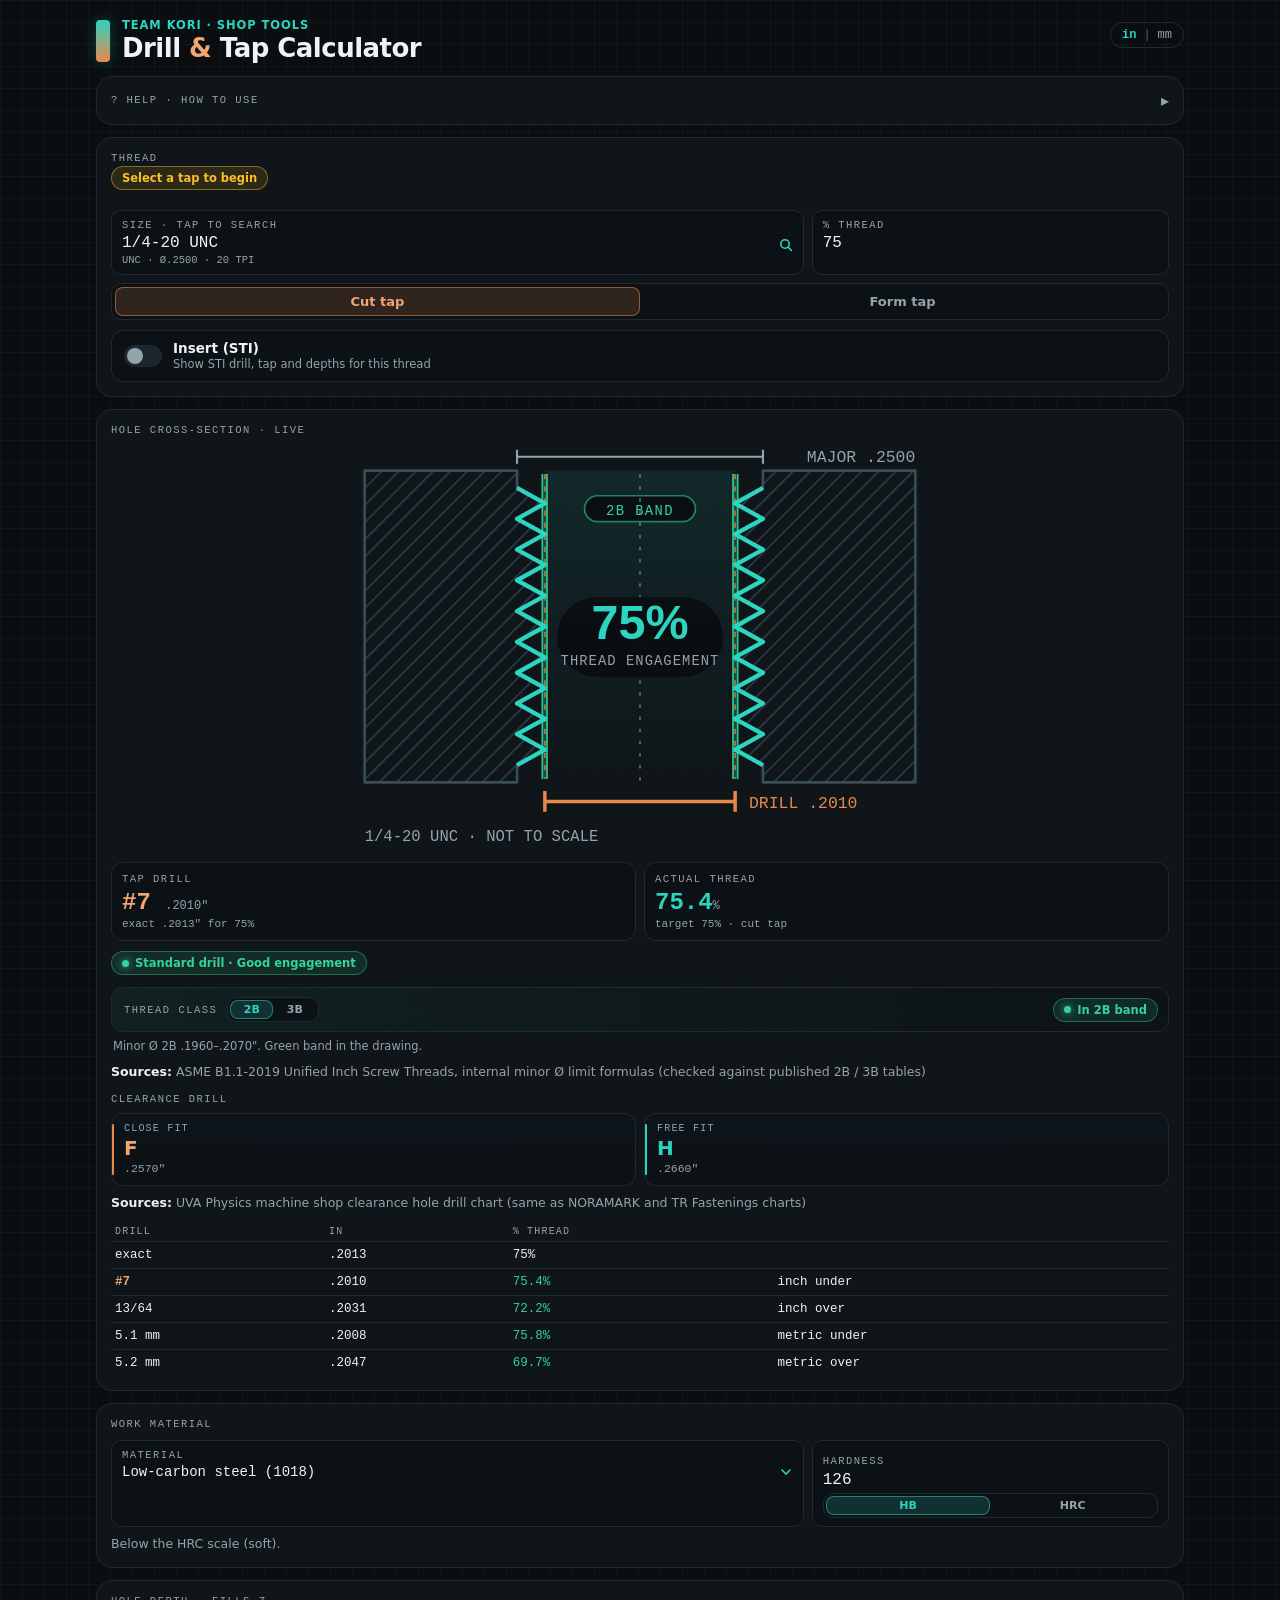
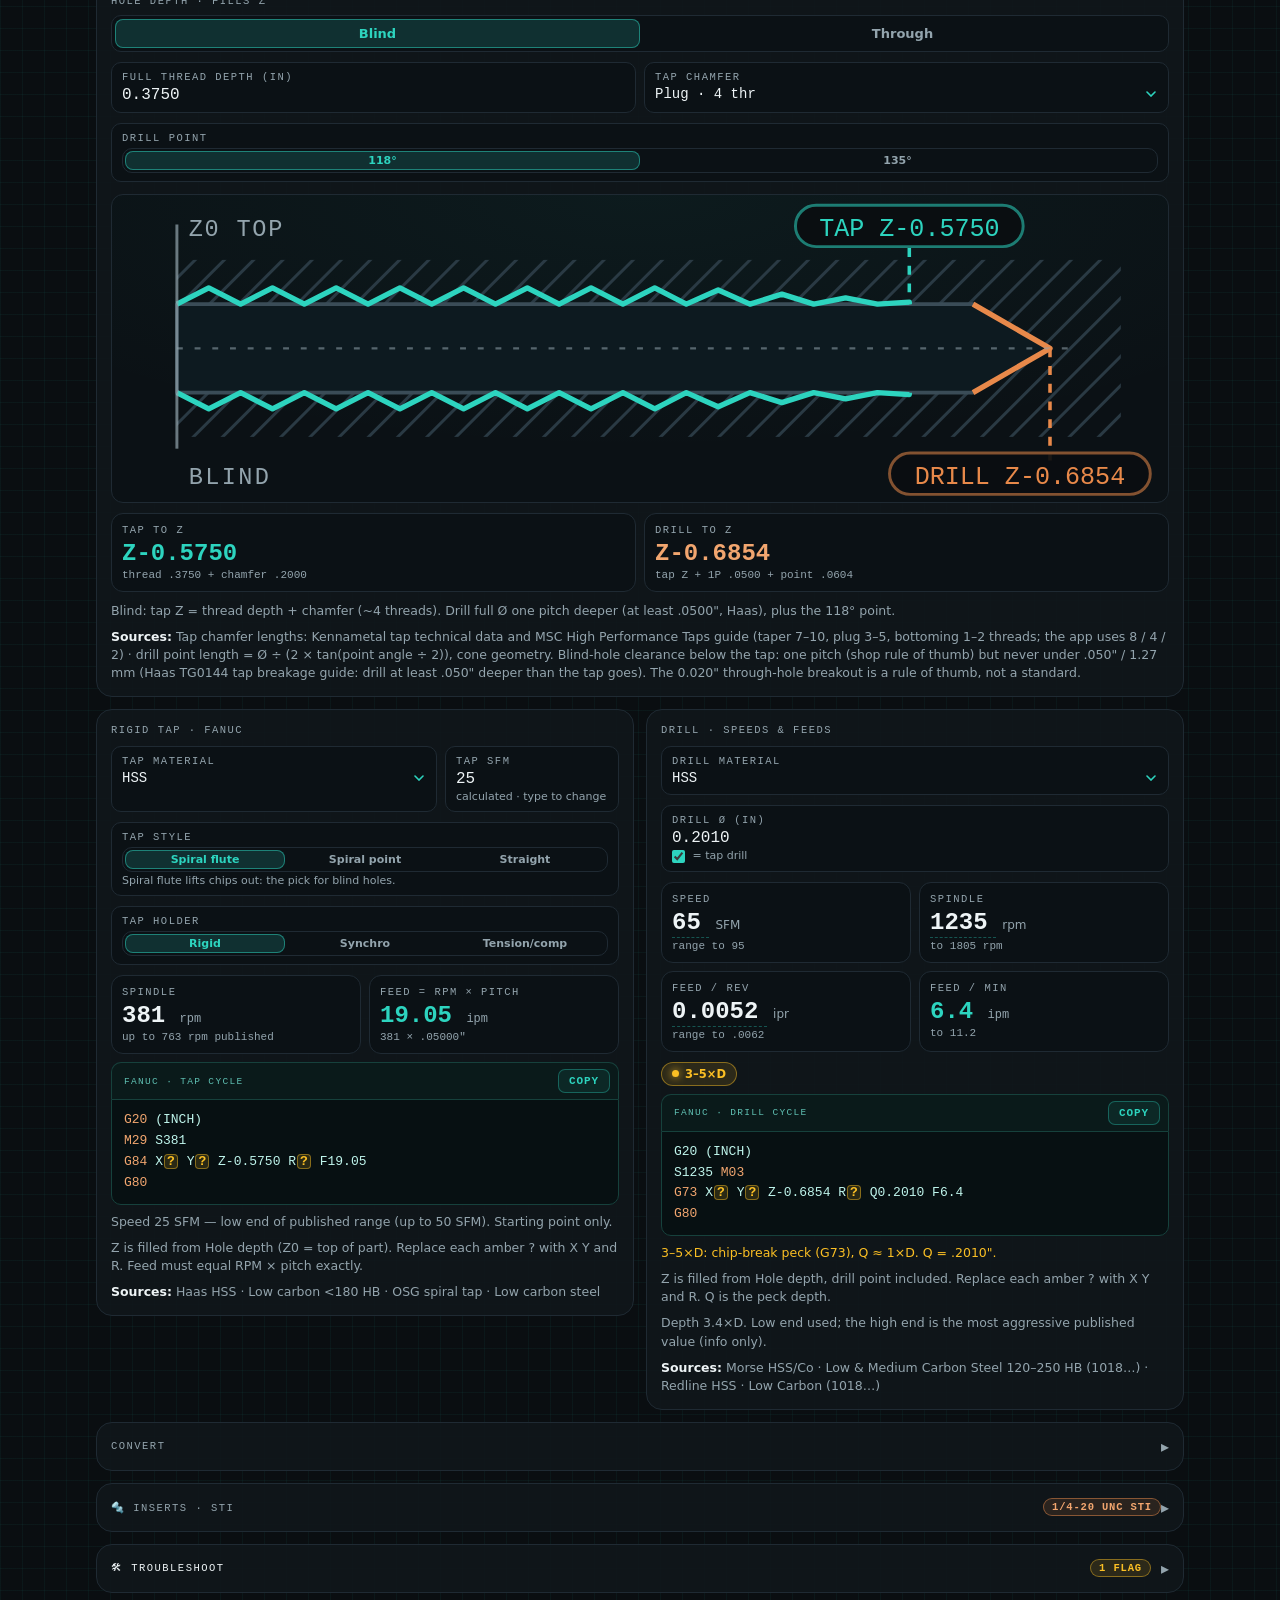
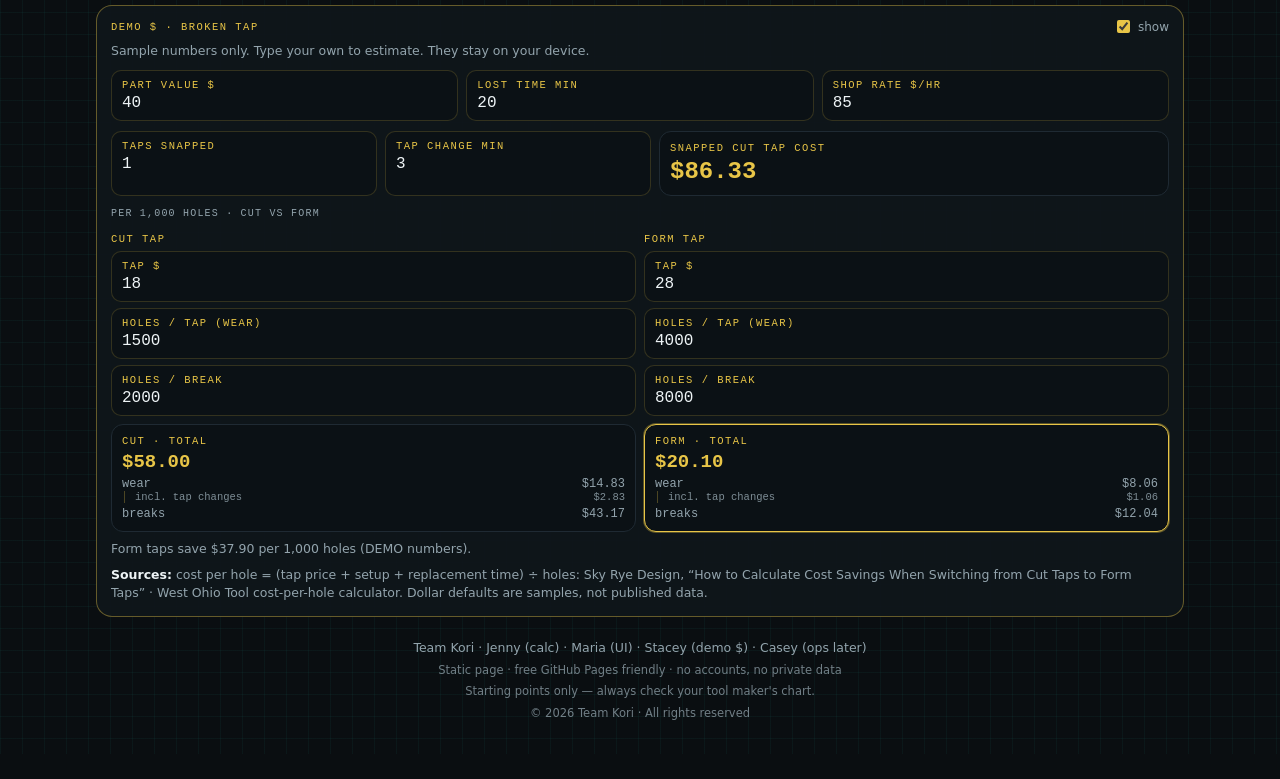
==== index.html @ 1d345707 "Point link preview tags at koriware.github.io after account rename" ====
<!DOCTYPE html>
<html lang="en">
<head>
  <meta charset="UTF-8" />
  <meta name="viewport" content="width=device-width, initial-scale=1, viewport-fit=cover" />
  <meta name="description" content="Team Kori shop tool — tap drill sizes, % thread, rigid tap feed and drill speeds & feeds. Starting points only." />
  <meta name="theme-color" content="#0a0e11" />
  <meta name="apple-mobile-web-app-capable" content="yes" />
  <meta name="apple-mobile-web-app-status-bar-style" content="black-translucent" />
  <meta name="apple-mobile-web-app-title" content="Drill &amp; Tap" />
  <title>Drill &amp; Tap · Team Kori</title>
  <meta property="og:type" content="website" />
  <meta property="og:site_name" content="Team Kori" />
  <meta property="og:title" content="Drill &amp; Tap Calculator" />
  <meta property="og:description" content="Free tap drill + % thread for 195 sizes, speeds &amp; feeds, Fanuc rigid tap + drill code, Troubleshoot and STI inserts. Every number sourced. Works offline." />
  <meta property="og:url" content="https://koriware.github.io/team-kori-drill-tap/" />
  <meta property="og:image" content="https://koriware.github.io/team-kori-drill-tap/og-image.png" />
  <meta property="og:image:width" content="1200" />
  <meta property="og:image:height" content="630" />
  <meta property="og:image:alt" content="Drill &amp; Tap Calculator by Team Kori: tap drill, class checks, speeds and feeds, Fanuc code, Troubleshoot and STI inserts" />
  <meta name="twitter:card" content="summary_large_image" />
  <meta name="twitter:title" content="Drill &amp; Tap Calculator" />
  <meta name="twitter:description" content="Free tap drill + % thread for 195 sizes, speeds &amp; feeds, Fanuc rigid tap + drill code, Troubleshoot and STI inserts. Every number sourced. Works offline." />
  <meta name="twitter:image" content="https://koriware.github.io/team-kori-drill-tap/og-image.png" />
  <link rel="manifest" href="manifest.webmanifest?v=tc3" />
  <link rel="icon" type="image/svg+xml" href="icon.svg?v=tc3" />
  <link rel="apple-touch-icon" sizes="180x180" href="apple-touch-icon.png?v=tc3" />
  <link rel="icon" type="image/png" sizes="192x192" href="icon-192.png?v=tc3" />
  <link rel="stylesheet" href="styles.css?v=tc3" />
</head>
<body>
<a class="skip-link" href="#main">Skip to calculator</a>
<div class="wrap">
  <header>
    <div class="brand">
      <span class="brand-mark" aria-hidden="true"></span>
      <div>
        <p class="brand-kicker">Team Kori · Shop Tools</p>
        <h1>Drill <span>&amp;</span> Tap Calculator</h1>
      </div>
    </div>
    <div class="units" role="group" aria-label="Length units">
      <button type="button" id="u-in" class="on" aria-pressed="true">in</button><span class="sep">|</span><button type="button" id="u-mm" aria-pressed="false">mm</button>
    </div>
  </header>

  <main id="main">
    <!-- HELP -->
    <section class="panel help">
      <details class="acc">
        <summary><span class="lbl">? Help · how to use</span></summary>
        <p><b>1. Pick a thread.</b> Tap the size and start typing — <code>1/4-20</code>, <code>m6</code>, <code>1/2 npt</code> or a diameter like <code>.375</code> all work. Tap the <b>☆</b> on any size to make it a favorite (or press <code>*</code> on a highlighted row). Favorites, recent picks and the most-used sizes are pinned at the top; every UNC, UNF, UNEF, ISO metric, NPT, NPS, BSPT and BSPP size is below, grouped by series.</p>
        <p><b>2. Cut or form tap.</b> A cut tap cuts the thread out. A form tap pushes the metal into shape (no chips), so it needs a <b>bigger</b> drill. Default % thread: 75% cut, 65% form. You can type 50–100%.</p>
        <p><b>3. Read the drill.</b> You get the exact drill size, the nearest standard drills just under and just over (fraction / number / letter and metric), and the real % thread each one gives.</p>
        <ul>
          <li><b>Green</b> = good. <b>Amber</b> = check it (shallow thread, or a pipe thread that uses a table drill). <b>Red</b> = high torque, the tap may snap.</li>
          <li>More than ~75% thread barely adds strength but adds a lot of tap torque.</li>
          <li><b>Thread class.</b> Pick 2B or 3B (inch) — metric is 6H. The green band in the drawing is the allowed minor Ø; the chip says if your drill lands in it, under it (tight) or over it. Form taps don't cut the minor, so check those with a gauge.</li>
          <li><b>Clearance drill</b> for the bolt in the mating part: close fit and free fit (inch chart, ISO 273 metric).</li>
          <li><b>Pipe threads</b> (NPT, NPS, BSPT, BSPP) don't use the % formula. The app shows the published table drill. Tapered threads: check depth with an L1 plug gauge. NPS lists the NPSM drill first and the NPSC (coupling) drill under it.</li>
        </ul>
        <p><b>4. Speeds &amp; feeds.</b> Set the work material and its hardness once (HB or HRC). Leave hardness blank and the app uses a typical value for that material. If the material is too soft for the HRC scale, switch to HB.</p>
        <p><b>5. Make the numbers yours.</b> Tap SFM and the drill's Speed, Spindle and Feed/rev boxes show the calculated values. Type over any of them (a dashed underline means you can edit it). Drill speed and spindle are linked through the drill Ø, so changing one updates the other. Tap <b>use calculated</b> to go back. Going above the published range shows a heads-up in the notes.</p>
        <p><b>6. Hole depth.</b> Pick Blind or Through, type the full thread depth (or part thickness), the tap chamfer and the drill point (118° or 135°). The app works out <b>Tap to Z</b> (thread + chamfer threads) and <b>Drill to Z</b> (on blind holes, one pitch of clearance but never less than .050" / 1.27 mm, the Haas minimum, plus the point; on through holes, a small breakout plus the point) and fills them into both code boxes.</p>
        <p><b>7. G-code.</b> The tap box gives a Fanuc rigid-tap block (M29 + G84). The drill box picks the cycle from the hole depth: G81 (no peck), G73 (chip-break peck) or G83 (full-retract peck), with the peck depth Q. Z comes from Hole depth (Z0 = top of the part). Each amber <b>?</b> is yours to fill in: X Y (hole position) and R (retract plane), plus Z if no depth is set. Never run a block that still has a ? in it. <b>Copy</b> above each box copies the whole block.</p>
        <p><b>8. Tap style &amp; holder.</b> Under Rigid tap, pick the tap you're running: <b>spiral flute</b> (lifts chips out, the pick for blind holes), <b>spiral point</b> (pushes chips ahead, through holes only) or <b>straight flute</b> (short-chipping work like cast iron, shallow holes). Form taps make no chips, so style doesn't apply. <b>Holder</b>: rigid, synchro (minimal compensation) or tension/compression. With M29 rigid tapping, a floating tension/compression holder can pull the tap and cut oversize. Both choices are saved on this device and feed Troubleshoot.</p>
        <p><b>9. Troubleshoot.</b> Pick what went wrong (tap broke, thread oversize or tight, drill wanders, chips packing, drill burns, bad finish, Fanuc rigid tap). Each card is a sourced cause and fix. Cards that match your current settings light up amber (<b>YOUR SETTINGS</b>) or red (<b>HIGH RISK</b> for the worst ones) and show your number; green <b>CHECKED</b> cards are ones your settings already pass. Tap a source to open it.</p>
        <p><b>10. Inserts (STI).</b> Turn on <b>Insert (STI)</b> under the thread to repair a stripped hole or put a stronger thread in soft metal. <b>Jump to Inserts</b> takes you straight to the section. It gives the STI drill, the STI tap, a % thread check, insert lengths from 1×D to 3×D with hole depth and Tap Z for each, a Fanuc STI tap block and the install steps. When the Heli-Coil, Recoil and Emuge charts disagree on a size, buttons let you pick which chart to follow. Anything your chart doesn't publish comes from Heli-Coil and is tagged in copper. The section only shows for sizes the charts cover, and not for pipe threads. <b>Repair or scrap?</b> (DEMO $) compares the cost to repair with an insert against a new part, using sample numbers you can type over.</p>
        <p><b>Every speed and feed is a conservative starting point</b> from published maker charts (Morse, Redline, Tru-Edge, Haas, OSG, Gühring, Emuge). Harvey Tool is listed as a second source where its miniature carbide drill chart agrees. Harder material lowers the numbers or blocks them. Always check your own tool maker's chart and listen to the cut.</p>
        <p><b>in | mm</b> in the header flips every length, feed and the G-code (G20 / G21).</p>
        <p><b>DEMO $</b> (gold, bottom): sample numbers only. Wear cost includes the time to swap a worn tap (Tap change min). Method: cost per hole = (tap price + change time) ÷ holes per tap, plus breakage. Dollar defaults are samples, not published data. Type your own to estimate. They stay on your device.</p>
        <p><b>On a PC</b> the tap and drill panels sit side by side. <b>On a phone</b>, add it to your Home Screen and it works offline after the first visit.</p>
      </details>
    </section>

    <!-- THREAD -->
    <section class="panel" aria-labelledby="thread-lbl">
      <div class="lbl" id="thread-lbl">Thread</div>
      <div class="chip amber example-tag" id="example-tag" role="note">Select a tap to begin</div>
      <div class="row">
        <div class="field tp-field" style="flex:2">
          <div class="lbl" id="thread-size-lbl">Size · tap to search</div>
          <button type="button" id="thread-btn" class="tp-btn" aria-haspopup="dialog" aria-controls="tp" aria-labelledby="thread-size-lbl thread-btn-txt"><span id="thread-btn-txt">—</span><span class="tp-meta" id="thread-btn-meta"></span><span class="ins-chip" id="ins-chip" hidden>INSERT · STI</span></button>
          <select id="thread" hidden tabindex="-1" aria-hidden="true"></select>
        </div>
        <label class="field" id="pct-field"><div class="lbl">% Thread</div><input id="pct" type="number" inputmode="decimal" min="50" max="100" step="1" value="75" /></label>
      </div>
      <div class="seg" role="group" aria-label="Tap type">
        <button type="button" id="tt-cut" class="on cu" aria-pressed="true">Cut tap</button>
        <button type="button" id="tt-form" aria-pressed="false">Form tap</button>
      </div>
      <!-- INSERT / STI (Maria UI; sizes + checks: Jenny) -->
      <label class="ins-sw" id="ins-sw"><input type="checkbox" id="ins-on" role="switch" /><span class="trk" aria-hidden="true"><i></i></span><span class="ins-t"><b>Insert (STI)</b><small id="ins-note">Show STI drill, tap and depths for this thread</small></span></label>
      <button type="button" class="ins-jump" id="ins-jump" hidden>Jump to Inserts <span aria-hidden="true">↓</span></button>
    </section>

    <!-- HOLE / TAP DRILL -->
    <section class="panel hero" aria-labelledby="xs-lbl">
      <div class="lbl" id="xs-lbl">Hole cross-section · live</div>
      <svg id="xsec" viewBox="0 0 358 240" width="358" height="240" preserveAspectRatio="xMidYMid meet" role="img" aria-label="Hole cross-section"></svg>
      <div class="readouts">
        <div class="ro c"><div class="lbl">Tap drill</div><div class="v" id="r-drill">—</div><div class="s" id="r-drill-s"></div></div>
        <div class="ro t"><div class="lbl" id="r-pct-lbl">Actual thread</div><div class="v" id="r-pct">—</div><div class="s" id="r-pct-s"></div></div>
      </div>
      <div class="chip" id="r-chip"><i></i><span>—</span></div>
      <div class="clsrow" id="cls-row">
        <div class="lbl">Thread class</div>
        <div class="seg sm" id="cls-seg" role="group" aria-label="Thread class"></div>
        <div class="chip" id="cls-chip"><i></i><span>—</span></div>
      </div>
      <div class="info" id="cls-info"></div>
      <div id="cls-src"></div>
      <div class="clrrow" id="clr-row">
        <div class="lbl">Clearance drill</div>
        <span class="pill" id="clr-close">—</span><span class="pill" id="clr-free">—</span>
      </div>
      <div id="clr-src"></div>
      <div id="r-info"></div>
      <table class="opts" id="r-opts" aria-label="Nearest standard drills"></table>
    </section>

    <!-- WORK MATERIAL (shared) -->
    <section class="panel" aria-labelledby="mat-lbl">
      <div class="lbl" id="mat-lbl">Work material</div>
      <div class="row">
        <label class="field" style="flex:2"><div class="lbl">Material</div><select id="mat"></select></label>
        <div class="field">
          <label class="lbl" for="hard">Hardness</label>
          <input id="hard" type="number" inputmode="decimal" step="1" />
          <div class="seg sm" role="group" aria-label="Hardness scale">
            <button type="button" id="h-hb" class="on" aria-pressed="true">HB</button><button type="button" id="h-hrc" aria-pressed="false">HRC</button>
          </div>
        </div>
      </div>
      <div class="info" id="hard-note"></div>
    </section>

    <!-- HOLE DEPTH (shared by tap + drill G-code) -->
    <section class="panel" aria-labelledby="hd-lbl">
      <div class="lbl" id="hd-lbl">Hole depth · fills Z</div>
      <div class="seg" role="group" aria-label="Hole type">
        <button type="button" id="hole-blind" class="on" aria-pressed="true">Blind</button>
        <button type="button" id="hole-thru" aria-pressed="false">Through</button>
      </div>
      <div class="row">
        <label class="field"><div class="lbl" id="d-depth-lbl">Full thread depth (in)</div><input id="d-depth" type="number" inputmode="decimal" min="0" step="any" /></label>
        <label class="field"><div class="lbl">Tap chamfer</div><select id="t-chamf">
          <option value="bottoming">Bottoming · 2 thr</option>
          <option value="plug" selected>Plug · 4 thr</option>
          <option value="taper">Taper · 8 thr</option>
        </select></label>
      </div>
      <div class="row">
        <div class="field">
          <div class="lbl">Drill point</div>
          <div class="seg sm" role="group" aria-label="Drill point angle">
            <button type="button" id="pt-118" class="on" aria-pressed="true">118°</button><button type="button" id="pt-135" aria-pressed="false">135°</button>
          </div>
        </div>
      </div>
      <svg class="zstack" id="zstack" viewBox="0 0 358 104" role="img" aria-label="Side view of the hole: thread, tap chamfer, clearance and drill point, with Tap Z and Drill Z marked"></svg>
      <div class="readouts">
        <div class="ro t"><div class="lbl">Tap to Z</div><div class="v" id="z-tap">—</div><div class="s" id="z-tap-s"></div></div>
        <div class="ro c"><div class="lbl">Drill to Z</div><div class="v" id="z-drill">—</div><div class="s" id="z-drill-s"></div></div>
      </div>
      <div id="z-info"></div>
    </section>

    <div class="duo">
    <!-- RIGID TAP -->
    <section class="panel" aria-labelledby="tap-lbl">
      <div class="lbl" id="tap-lbl">Rigid tap · Fanuc</div>
      <div class="row">
        <label class="field" style="flex:2"><div class="lbl">Tap material</div><select id="tapmat"></select></label>
        <label class="field"><div class="lbl" id="tap-ov-lbl">Tap SFM</div><input id="tap-ov" type="number" inputmode="decimal" min="0" step="any" placeholder="—" aria-describedby="tap-ov-hint" /><div class="hint" id="tap-ov-hint">calculated · type to change</div></label>
      </div>
      <div class="row">
        <div class="field">
          <div class="lbl" id="tsty-lbl">Tap style</div>
          <div class="seg sm" id="tsty-seg" role="group" aria-labelledby="tsty-lbl">
            <button type="button" data-tsty="spiralFlute" class="on" aria-pressed="true">Spiral flute</button><button type="button" data-tsty="spiralPoint" aria-pressed="false">Spiral point</button><button type="button" data-tsty="straight" aria-pressed="false">Straight</button>
          </div>
          <div class="hint" id="tsty-hint"></div>
        </div>
      </div>
      <div class="row">
        <div class="field">
          <div class="lbl" id="hold-lbl">Tap holder</div>
          <div class="seg sm" id="hold-seg" role="group" aria-labelledby="hold-lbl">
            <button type="button" data-hold="rigid" class="on" aria-pressed="true">Rigid</button><button type="button" data-hold="synchro" aria-pressed="false">Synchro</button><button type="button" data-hold="tensionComp" aria-pressed="false">Tension/comp</button>
          </div>
        </div>
      </div>
      <div class="readouts">
        <div class="ro"><div class="lbl">Spindle</div><div class="v" id="t-rpm">—</div><div class="s" id="t-rpm-s"></div></div>
        <div class="ro t"><div class="lbl">Feed = RPM × pitch</div><div class="v" id="t-feed">—</div><div class="s" id="t-feed-s"></div></div>
      </div>
      <div class="codewrap"><div class="codebar"><span class="lbl">Fanuc · tap cycle</span><button type="button" class="copybtn" data-copy="t-code" aria-label="Copy tap code">Copy</button></div><div class="code" id="t-code">—</div></div>
      <div id="t-info"></div>
    </section>

    <!-- DRILL -->
    <section class="panel" aria-labelledby="drl-lbl">
      <div class="lbl" id="drl-lbl">Drill · speeds &amp; feeds</div>
      <div class="row">
        <label class="field" style="flex:2"><div class="lbl">Drill material</div><select id="drillmat"></select></label>
      </div>
      <div class="row">
        <label class="field"><div class="lbl" id="d-dia-lbl">Drill Ø (in)</div><input id="d-dia" type="number" inputmode="decimal" min="0" step="any" /><div class="hint"><input type="checkbox" id="d-link" checked /> = tap drill</div></label>
      </div>
      <div class="readouts">
        <label class="ro ed"><div class="lbl" id="d-sfm-lbl">Speed</div><div class="vin"><input id="d-sfm" type="number" inputmode="decimal" min="0" step="any" placeholder="—" /><small id="d-sfm-u">SFM</small></div><div class="s" id="d-sfm-s"></div></label>
        <label class="ro ed"><div class="lbl">Spindle</div><div class="vin"><input id="d-rpm" type="number" inputmode="numeric" min="0" step="1" placeholder="—" /><small>rpm</small></div><div class="s" id="d-rpm-s"></div></label>
        <label class="ro ed"><div class="lbl" id="d-ipr-lbl">Feed / rev</div><div class="vin"><input id="d-ipr" type="number" inputmode="decimal" min="0" step="any" placeholder="—" /><small id="d-ipr-u">ipr</small></div><div class="s" id="d-ipr-s"></div></label>
        <div class="ro t"><div class="lbl" id="d-ipm-lbl">Feed / min</div><div class="v" id="d-ipm">—</div><div class="s" id="d-ipm-s"></div></div>
      </div>
      <div class="chip" id="d-chip"><i></i><span>—</span></div>
      <div class="codewrap"><div class="codebar"><span class="lbl">Fanuc · drill cycle</span><button type="button" class="copybtn" data-copy="d-code" aria-label="Copy drill code">Copy</button></div><div class="code" id="d-code">—</div></div>
      <div id="d-info"></div>
    </section>

    </div>

    <!-- CONVERT -->
    <section class="panel conv">
      <details class="acc">
        <summary><span class="lbl">Convert</span></summary>
        <div class="sub" id="cv1-lbl">SFM ↔ RPM</div>
        <div class="row">
          <label class="field"><div class="lbl" id="cv-d-lbl">Ø in</div><input id="cv-d" type="number" inputmode="decimal" step="any" value="0.5" /></label>
          <label class="field"><div class="lbl" id="cv-sfm-lbl">SFM</div><input id="cv-sfm" type="number" inputmode="decimal" step="any" value="100" /></label>
          <label class="field"><div class="lbl">RPM</div><input id="cv-rpm" type="number" inputmode="decimal" step="any" /></label>
        </div>
        <div class="sub" id="cv2-lbl">IPR ↔ IPM</div>
        <div class="row">
          <label class="field"><div class="lbl">RPM</div><input id="cv-rpm2" type="number" inputmode="decimal" step="any" value="1000" /></label>
          <label class="field"><div class="lbl" id="cv-ipr-lbl">IPR</div><input id="cv-ipr" type="number" inputmode="decimal" step="any" value="0.005" /></label>
          <label class="field"><div class="lbl" id="cv-ipm-lbl">IPM</div><input id="cv-ipm" type="number" inputmode="decimal" step="any" /></label>
        </div>
        <div class="sub">in ↔ mm</div>
        <div class="row">
          <label class="field"><div class="lbl">in</div><input id="cv-in" type="number" inputmode="decimal" step="any" value="0.25" /></label>
          <span class="eq">=</span>
          <label class="field"><div class="lbl">mm</div><input id="cv-mm" type="number" inputmode="decimal" step="any" /></label>
        </div>
      </details>
    </section>

    <!-- INSERTS · STI (Maria UI; sizes, math, sources: Jenny; repair $: Stacey) -->
    <section class="panel ins" aria-labelledby="ins-lbl">
      <details class="acc" id="ins-acc">
        <summary><span class="lbl" id="ins-lbl">🔩 Inserts · STI</span><span class="ins-badge" id="ins-badge">—</span></summary>
        <div class="ts-sub">Drill, tap and depths for a helical coil insert in the thread you picked. Use it to repair a stripped thread or to put a stronger thread in soft metal.</div>
        <div class="ts-sample" id="ins-sample">Sample frame · STI sizes and sources are on the way</div>
        <div class="ins-chartrow" id="ins-chartrow" hidden>
          <div class="lbl">Insert chart · the charts disagree on this size, pick yours</div>
          <div class="seg sm ins-chart" id="ins-chart" role="group" aria-label="Insert chart"></div>
        </div>
        <p class="ins-fillnote" id="ins-fillnote" hidden></p>
        <div class="readouts">
          <div class="ro c"><div class="lbl">STI drill</div><div class="v" id="ins-drill">—</div><div class="s" id="ins-drill-s"></div></div>
          <div class="ro t"><div class="lbl">STI tap</div><div class="v" id="ins-tap">—</div><div class="s" id="ins-tap-s"></div></div>
        </div>
        <div class="chip" id="ins-chk"><i></i><span>—</span></div>
        <div class="lbl" style="margin-top:12px">Insert length</div>
        <div class="seg sm ins-len" id="ins-len" role="group" aria-label="Insert length"></div>
        <svg class="zstack" id="ins-z" viewBox="0 0 358 104" role="img" aria-label="Insert side view"></svg>
        <div class="ins-tbl" id="ins-tbl"></div>
        <div class="codewrap"><div class="codebar"><span class="lbl">Fanuc · STI tap</span><button type="button" class="copybtn" data-copy="ins-code" aria-label="Copy STI tap code">Copy</button></div><div class="code" id="ins-code">—</div></div>
        <div class="lbl" style="margin-top:12px">Install</div>
        <ol class="ins-steps" id="ins-steps"></ol>
        <!-- Repair or scrap? (Stacey method, Maria UI) -->
        <div class="rep" id="rep">
          <div class="sub">Repair or scrap? · insert vs new part</div>
          <div class="row">
            <label class="field rep-min"><div class="lbl">Repair min</div><input id="r-min" type="number" inputmode="decimal" min="0" step="any" value="10" /></label>
            <label class="field"><div class="lbl">Insert $</div><input id="r-ins" type="number" inputmode="decimal" min="0" step="any" value="1.50" /></label>
          </div>
          <div class="row">
            <label class="field"><div class="lbl">STI tap $</div><input id="r-tap" type="number" inputmode="decimal" min="0" step="any" value="30" /></label>
            <label class="field"><div class="lbl">Holes / STI tap</div><input id="r-life" type="number" inputmode="numeric" min="1" step="1" value="500" /></label>
          </div>
          <div class="rep-out" id="rep-out" aria-live="polite"></div>
          <div class="info">Uses Part value and Shop rate from DEMO $ below. <b>Sources:</b> simple arithmetic, repair = insert + STI tap ÷ holes per tap + repair minutes × shop rate, compared with the part value. Dollar defaults are samples, not published prices.</div>
        </div>
        <div class="info src" id="ins-src"></div>
      </details>
    </section>

    <!-- TROUBLESHOOT (Maria UI; content + checks: Jenny) -->
    <section class="panel ts" aria-labelledby="ts-lbl">
      <details class="acc" id="ts-acc">
        <summary><span class="lbl" id="ts-lbl">🛠 Troubleshoot</span><span class="ts-badge" id="ts-badge">—</span></summary>
        <div class="ts-sub">Pick what went wrong. Fixes that match your current settings light up amber, or red when the risk is high.</div>
        <div class="ts-sample" id="ts-sample">Sample text · final fixes and sources are on the way</div>
        <div class="ts-sym" id="ts-sym" role="group" aria-label="Symptoms"></div>
        <div id="ts-body" aria-live="polite"></div>
      </details>
    </section>

    <!-- DEMO $ -->
    <section class="panel demo" aria-labelledby="demo-lbl">
      <div class="hd">
        <div class="lbl" id="demo-lbl">DEMO $ · broken tap</div>
        <label class="toggle"><input type="checkbox" id="demo-on" checked /> show</label>
      </div>
      <div id="demo-body">
        <div class="info">Sample numbers only. Type your own to estimate. They stay on your device.</div>
        <div class="row">
          <label class="field"><div class="lbl">Part value $</div><input id="c-part" type="number" inputmode="decimal" min="0" step="any" /></label>
          <label class="field"><div class="lbl">Lost time min</div><input id="c-min" type="number" inputmode="decimal" min="0" step="any" /></label>
          <label class="field"><div class="lbl">Shop rate $/hr</div><input id="c-rate" type="number" inputmode="decimal" min="0" step="any" /></label>
        </div>
        <div class="row">
          <label class="field"><div class="lbl">Taps snapped</div><input id="c-n" type="number" inputmode="numeric" min="0" step="1" /></label>
          <label class="field"><div class="lbl">Tap change min</div><input id="c-chg" type="number" inputmode="decimal" min="0" step="any" /></label>
          <div class="ro" style="flex:2"><div class="lbl" id="c-snap-lbl">Snapped tap cost</div><div class="v" id="c-snap" style="color:var(--gold)">—</div></div>
        </div>
        <div class="sub">Per 1,000 holes · cut vs form</div>
        <div class="cmp">
          <div>
            <div class="lbl" style="margin-top:6px">Cut tap</div>
            <label class="field" style="display:block;margin-top:6px"><div class="lbl">Tap $</div><input id="c-cut-cost" type="number" inputmode="decimal" min="0" step="any" /></label>
            <label class="field" style="display:block;margin-top:6px"><div class="lbl">Holes / tap (wear)</div><input id="c-cut-life" type="number" inputmode="numeric" min="1" step="1" /></label>
            <label class="field" style="display:block;margin-top:6px"><div class="lbl">Holes / break</div><input id="c-cut-brk" type="number" inputmode="numeric" min="1" step="1" /></label>
          </div>
          <div>
            <div class="lbl" style="margin-top:6px">Form tap</div>
            <label class="field" style="display:block;margin-top:6px"><div class="lbl">Tap $</div><input id="c-form-cost" type="number" inputmode="decimal" min="0" step="any" /></label>
            <label class="field" style="display:block;margin-top:6px"><div class="lbl">Holes / tap (wear)</div><input id="c-form-life" type="number" inputmode="numeric" min="1" step="1" /></label>
            <label class="field" style="display:block;margin-top:6px"><div class="lbl">Holes / break</div><input id="c-form-brk" type="number" inputmode="numeric" min="1" step="1" /></label>
          </div>
          <div class="ro" id="c-cut-out"><div class="lbl">Cut · total</div><div class="v" id="c-cut-tot">—</div><div class="line"><span>wear</span><span id="c-cut-wear">—</span></div><div class="line mut"><span>incl. tap changes</span><span id="c-cut-chg">—</span></div><div class="line"><span>breaks</span><span id="c-cut-breaks">—</span></div></div>
          <div class="ro" id="c-form-out"><div class="lbl">Form · total</div><div class="v" id="c-form-tot">—</div><div class="line"><span>wear</span><span id="c-form-wear">—</span></div><div class="line mut"><span>incl. tap changes</span><span id="c-form-chg">—</span></div><div class="line"><span>breaks</span><span id="c-form-breaks">—</span></div></div>
        </div>
        <div class="info" id="c-verdict"></div>
        <div class="info"><b>Sources:</b> cost per hole = (tap price + setup + replacement time) ÷ holes: Sky Rye Design, “How to Calculate Cost Savings When Switching from Cut Taps to Form Taps” · West Ohio Tool cost-per-hole calculator. Dollar defaults are samples, not published data.</div>
      </div>
    </section>
  </main>

  <footer class="site-footer">
    <p>Team Kori · Jenny (calc) · Maria (UI) · Stacey (demo $) · Casey (ops later)</p>
    <p class="fine">Static page · free GitHub Pages friendly · no accounts, no private data</p>
    <p class="fine">Starting points only — always check your tool maker's chart.</p>
    <p class="fine">© 2026 Team Kori · All rights reserved</p>
  </footer>
</div>
<!-- THREAD PICKER (type-to-search) -->
<div class="tp" id="tp" hidden>
  <div class="tp-scrim" data-close></div>
  <div class="tp-sheet" role="dialog" aria-modal="true" aria-labelledby="tp-title">
    <div class="tp-grab" aria-hidden="true"></div>
    <div class="tp-hd"><div class="lbl" id="tp-title">Thread size · <span id="tp-count">—</span></div><button type="button" class="tp-x" data-close aria-label="Close thread picker">✕</button></div>
    <div class="tp-search">
      <svg width="16" height="16" viewBox="0 0 16 16" aria-hidden="true"><circle cx="7" cy="7" r="5" fill="none" stroke="#2dd4bf" stroke-width="1.8"/><path d="M11 11l3.5 3.5" stroke="#2dd4bf" stroke-width="1.8" stroke-linecap="round"/></svg>
      <input id="tp-q" type="search" placeholder="1/4-20, M6, 1/2 NPT, .375…" autocomplete="off" autocorrect="off" autocapitalize="off" spellcheck="false" enterkeyhint="done" role="combobox" aria-expanded="true" aria-controls="tp-list" aria-autocomplete="list" />
    </div>
    <div class="tp-filt" id="tp-filt" role="group" aria-label="Filter by family"></div>
    <div class="tp-list" id="tp-list" role="listbox" aria-label="Thread sizes"></div>
  </div>
</div>
<script src="data.js?v=tc3"></script>
<script src="calc.js?v=tc3"></script>
<script src="app.js?v=tc3"></script>
<script src="troubledata.js?v=tc3"></script>
<script src="troubleshoot.js?v=tc3"></script>
<script src="insert.js?v=tc3"></script>
</body>
</html>
---- styles.css ----
/* Team Kori — Drill & Tap
 * Variables, layout and class names follow Maria's mock (team-kori-tap-drill-mock/mock.html)
 * so her finishing pass drops in: .wrap header .logo h1 .units .panel .lbl .seg .on .cu .row
 * .field .hero .readouts .ro(.t/.c) .chip .code .k .demo .cmp
 * Added here (scaffold only): .chip.amber/.red, .opts, .info, .conv, .help, form controls. */
:root{--bg:#0a0e11;--panel:#10161b;--line:#1f2a33;--text:#eef4f6;--dim:#93a4ad;--teal:#2dd4bf;--teal2:#14b8a6;
  --cu:#e8894a;--cu2:#f2a66f;--gold:#e8c547;--green:#34d399;--amber:#fbbf24;--red:#f87171;--hatch:#2a3a44;--wall:#3a4c57;
  --mono:'JetBrains Mono',ui-monospace,SFMono-Regular,Menlo,Consolas,monospace;
  --disp:'Space Grotesk',Inter,system-ui,sans-serif;--sans:Inter,system-ui,-apple-system,'Segoe UI',Roboto,sans-serif}
*{margin:0;padding:0;box-sizing:border-box}
html{-webkit-text-size-adjust:100%}
body{background:var(--bg);font-family:var(--sans);color:var(--text);min-height:100vh;
  background-image:linear-gradient(rgba(45,212,191,.05) 1px,transparent 1px),linear-gradient(90deg,rgba(45,212,191,.05) 1px,transparent 1px);background-size:22px 22px}
.wrap{padding:18px 16px calc(28px + env(safe-area-inset-bottom));max-width:560px;margin:0 auto}
.skip-link{position:absolute;left:-999px}.skip-link:focus{left:8px;top:8px;background:var(--panel);padding:6px 10px;z-index:9}
header{display:flex;align-items:center;gap:10px}
.logo{width:34px;height:34px;border-radius:9px;background:linear-gradient(135deg,#0f3d39,#123);border:1.5px solid var(--teal);display:grid;place-items:center;flex:none}
h1{font-family:var(--disp);font-size:21px;font-weight:700;letter-spacing:-.01em}
h1 span{color:var(--teal)}
.units{margin-left:auto;font-family:var(--mono);font-size:12px;border:1px solid var(--line);border-radius:999px;padding:2px 4px;color:var(--dim);display:flex;align-items:center}
.units button{background:none;border:0;color:var(--dim);font:inherit;padding:3px 7px;cursor:pointer;border-radius:999px}
.units button.on{color:var(--teal);font-weight:700}
.units .sep{opacity:.6}
.panel{background:rgba(16,22,27,.92);border:1px solid var(--line);border-radius:16px;padding:14px;margin-top:12px}
.lbl{font-family:var(--mono);font-size:10.5px;letter-spacing:.14em;color:var(--dim);text-transform:uppercase}
.seg{display:flex;background:#0b1115;border:1px solid var(--line);border-radius:10px;padding:3px;margin-top:8px}
.seg button{flex:1;text-align:center;font:600 13px var(--sans);padding:7px 0;border-radius:8px;color:var(--dim);background:none;border:0;cursor:pointer}
.seg .on{background:rgba(45,212,191,.16);color:var(--teal);box-shadow:inset 0 0 0 1px rgba(45,212,191,.5)}
.seg .on.cu{background:rgba(232,137,74,.16);color:var(--cu2);box-shadow:inset 0 0 0 1px rgba(232,137,74,.55)}
.seg.sm{margin-top:4px;padding:2px}.seg.sm button{font-size:11px;padding:3px 0}
.row{display:flex;gap:8px;margin-top:10px}
.field{flex:1;min-width:0;background:#0b1115;border:1px solid var(--line);border-radius:10px;padding:8px 10px}
.field .v,.field input,.field select{font-family:var(--mono);font-size:16px;margin-top:3px;color:var(--text);background:none;border:0;width:100%;outline:none}
.field select{font-size:14px;appearance:none;-webkit-appearance:none;cursor:pointer}
.field select option,.field select optgroup{background:var(--panel);color:var(--text)}
.field:focus-within{border-color:rgba(45,212,191,.6)}
.field .hint{font-size:11px;color:var(--dim);margin-top:2px}
.hero{position:relative}
.hero svg{display:block;width:100%;height:auto;margin-top:6px}
.readouts{display:grid;grid-template-columns:1fr 1fr;gap:8px;margin-top:10px}
.ro{background:#0b1115;border:1px solid var(--line);border-radius:12px;padding:10px;min-width:0}
.ro .v{font-family:var(--mono);font-size:24px;font-weight:600;margin-top:4px;font-variant-numeric:tabular-nums;overflow-wrap:anywhere}
.ro .v small{font-size:12px;color:var(--dim);font-weight:400}
.ro .s{font-family:var(--mono);font-size:11px;color:var(--dim);margin-top:2px}
.ro.t .v{color:var(--teal)} .ro.c .v{color:var(--cu2)}
.chip{display:inline-flex;align-items:center;gap:6px;font-size:11.5px;font-weight:600;padding:4px 10px;border-radius:999px;margin-top:10px;background:rgba(52,211,153,.12);color:var(--green);border:1px solid rgba(52,211,153,.4)}
.chip i{width:7px;height:7px;border-radius:50%;background:currentColor;box-shadow:0 0 8px currentColor;flex:none}
.chip.amber{background:rgba(251,191,36,.12);color:var(--amber);border-color:rgba(251,191,36,.45)}
.chip.red{background:rgba(248,113,113,.12);color:var(--red);border-color:rgba(248,113,113,.45)}
.code{font-family:var(--mono);font-size:13px;background:#071012;border:1px solid #16413c;border-radius:10px;padding:10px 12px;margin-top:8px;color:#bff5ec;line-height:1.6;white-space:pre-wrap}
.code .k{color:var(--cu2)}
.info{font-size:12.5px;color:var(--dim);margin-top:8px;line-height:1.45}
.info b{color:var(--text)}
.info.warn{color:var(--amber)}.info.bad{color:var(--red)}
.opts{width:100%;border-collapse:collapse;margin-top:10px;font-family:var(--mono);font-size:12.5px}
.opts th{font-family:var(--mono);font-size:10px;letter-spacing:.12em;color:var(--dim);text-transform:uppercase;text-align:left;font-weight:400;padding:4px 4px}
.opts td{padding:6px 4px;border-top:1px solid var(--line)}
.opts td.g{color:var(--green)}.opts td.a{color:var(--amber)}.opts td.r{color:var(--red)}
.opts tr.rec td:first-child{color:var(--cu2);font-weight:700}
details.acc>summary{list-style:none;cursor:pointer;display:flex;align-items:center;justify-content:space-between}
details.acc>summary::-webkit-details-marker{display:none}
details.acc>summary::after{content:"▸";color:var(--dim);transition:transform .15s}
details.acc[open]>summary::after{transform:rotate(90deg)}
.help p,.help li{font-size:13px;line-height:1.5;color:#cfdade;margin-top:8px}
.help ul{padding-left:18px}
.help b{color:var(--text)}
.conv .row{align-items:end}
.conv .eq{font-family:var(--mono);color:var(--dim);align-self:center}
.demo{border-color:rgba(232,197,71,.4)}
.demo .lbl{color:var(--gold)}
.demo .field{border-color:rgba(232,197,71,.18)}
.cmp{display:grid;grid-template-columns:1fr 1fr;gap:8px;margin-top:8px}
.cmp .ro .v{font-size:19px;color:var(--gold)}
.cmp .ro.win{border-color:var(--gold);box-shadow:0 0 0 1px rgba(232,197,71,.35)}
.cmp .ro .line{display:flex;justify-content:space-between;font-family:var(--mono);font-size:12px;color:var(--dim);margin-top:4px}
.toggle{display:flex;align-items:center;gap:8px;font-size:12px;color:var(--dim);cursor:pointer}
.toggle input{accent-color:var(--gold)}
.hd{display:flex;align-items:center;justify-content:space-between;gap:8px}
.sub{font-family:var(--mono);font-size:10px;letter-spacing:.12em;color:var(--dim);text-transform:uppercase;margin-top:12px}
footer{font-size:11px;color:var(--dim);text-align:center;margin-top:18px;line-height:1.5}
[hidden]{display:none!important}
.field .hint input{width:auto;margin:0 4px 0 0;vertical-align:middle;accent-color:var(--teal)}

/* ---------- Maria finishing pass (mf1) ---------- */
/* selects: chevron + ellipsis instead of clipped text */
.field select{padding-right:18px;text-overflow:ellipsis;white-space:nowrap;overflow:hidden;
  background:url("data:image/svg+xml,%3Csvg xmlns='http://www.w3.org/2000/svg' width='10' height='6'%3E%3Cpath d='M1 1l4 4 4-4' fill='none' stroke='%232dd4bf' stroke-width='1.6' stroke-linecap='round'/%3E%3C/svg%3E") no-repeat right 2px center}
.help code{font-family:var(--mono);font-size:12px;color:var(--teal);background:#0b1115;border:1px solid var(--line);border-radius:5px;padding:0 4px}
.hero svg#xsec{max-width:100%;aspect-ratio:358/240}
button:focus-visible,input:focus-visible,select:focus-visible{outline:2px solid var(--teal);outline-offset:2px}

/* thread picker button */
.tp-field{cursor:pointer}
.tp-btn{display:block;width:100%;text-align:left;background:none;border:0;color:var(--text);cursor:pointer;padding:0;margin-top:3px;
  font:500 16px var(--mono);position:relative;padding-right:20px;-webkit-tap-highlight-color:transparent}
.tp-btn::after{content:"";position:absolute;right:0;top:4px;width:14px;height:14px;
  background:url("data:image/svg+xml,%3Csvg xmlns='http://www.w3.org/2000/svg' width='14' height='14'%3E%3Ccircle cx='6' cy='6' r='4.2' fill='none' stroke='%232dd4bf' stroke-width='1.6'/%3E%3Cpath d='M9.2 9.2l3.3 3.3' stroke='%232dd4bf' stroke-width='1.6' stroke-linecap='round'/%3E%3C/svg%3E") no-repeat center}
.tp-btn #thread-btn-txt{display:block;white-space:nowrap;overflow:hidden;text-overflow:ellipsis}
.tp-meta{display:block;font:400 10.5px var(--mono);color:var(--dim);margin-top:2px;white-space:nowrap;overflow:hidden;text-overflow:ellipsis}
.tp-meta .cu,.tag.cu{color:var(--cu2)}

/* picker sheet */
html.tp-open,html.tp-open body{overflow:hidden}
.tp{position:fixed;inset:0;z-index:50}
.tp-scrim{position:absolute;inset:0;background:rgba(3,6,8,.66);-webkit-backdrop-filter:blur(3px);backdrop-filter:blur(3px);opacity:0;transition:opacity .18s}
.tp-sheet{position:absolute;left:0;right:0;bottom:0;margin:0 auto;max-width:560px;height:min(82vh,680px);height:min(82dvh,680px);
  display:flex;flex-direction:column;background:#0d1317;border:1px solid var(--line);border-bottom:0;border-radius:20px 20px 0 0;
  box-shadow:0 -12px 40px rgba(0,0,0,.55),0 0 0 1px rgba(45,212,191,.08) inset;padding:8px 14px calc(10px + env(safe-area-inset-bottom));
  transform:translateY(100%);transition:transform .2s cubic-bezier(.2,.8,.2,1)}
.tp.in .tp-scrim{opacity:1}.tp.in .tp-sheet{transform:none}
.tp-grab{width:38px;height:4px;border-radius:4px;background:#2a3a44;margin:2px auto 8px}
.tp-hd{display:flex;align-items:center;justify-content:space-between}
.tp-hd #tp-count{color:var(--teal)}
.tp-x{background:#0b1115;border:1px solid var(--line);color:var(--dim);width:30px;height:30px;border-radius:9px;font-size:13px;cursor:pointer}
.tp-search{display:flex;align-items:center;gap:8px;margin-top:10px;background:#071012;border:1px solid rgba(45,212,191,.45);border-radius:12px;padding:10px 12px;
  box-shadow:0 0 0 3px rgba(45,212,191,.08)}
.tp-search input{flex:1;min-width:0;background:none;border:0;outline:none;color:var(--text);font:16px var(--mono)} /* 16px = no iOS zoom */
.tp-search input::placeholder{color:#55666f}
.tp-search input::-webkit-search-cancel-button{filter:hue-rotate(140deg)}
.tp-filt{display:flex;gap:6px;margin-top:10px}
.tp-filt button{flex:1;font:600 12px var(--sans);padding:6px 0;border-radius:999px;border:1px solid var(--line);background:#0b1115;color:var(--dim);cursor:pointer}
.tp-filt button.on{color:var(--teal);border-color:rgba(45,212,191,.55);background:rgba(45,212,191,.12)}
.tp-list{flex:1;overflow-y:auto;-webkit-overflow-scrolling:touch;overscroll-behavior:contain;margin:10px -14px 0;padding:0 14px 8px;position:relative}
.tp-g{position:sticky;top:0;z-index:1;display:flex;justify-content:space-between;font:10px var(--mono);letter-spacing:.14em;text-transform:uppercase;color:var(--cu2);
  background:#0d1317;padding:10px 2px 6px;border-bottom:1px solid var(--line)}
.tp-g span{color:#55666f}
.tp-opt{display:flex;align-items:center;gap:8px;padding:11px 10px;margin:2px 0;border-radius:10px;cursor:pointer;border:1px solid transparent;-webkit-tap-highlight-color:transparent}
.tp-opt:hover,.tp-opt.act{background:rgba(45,212,191,.08);border-color:rgba(45,212,191,.25)}
.tp-opt.cur{background:rgba(232,137,74,.10);border-color:rgba(232,137,74,.45)}
.tp-opt.cur .tp-l::before{content:"● ";color:var(--cu2);font-size:9px;vertical-align:2px}
.tp-l{font:500 15px var(--mono);color:var(--text);white-space:nowrap}
.tp-l mark{background:none;color:var(--teal);text-decoration:underline;text-decoration-color:rgba(45,212,191,.5);text-underline-offset:3px}
.tp-m{margin-left:auto;font:11px var(--mono);color:var(--dim);white-space:nowrap}
.tag{font:700 8.5px var(--mono);letter-spacing:.1em;font-style:normal;color:var(--dim);border:1px solid currentColor;border-radius:5px;padding:1px 4px;opacity:.9}
.tp-none{padding:28px 8px;text-align:center;color:var(--dim);font-size:13px;line-height:1.7}
.tp-none b{color:var(--teal);font-family:var(--mono);font-weight:500}
@media (min-width:700px){.tp-sheet{bottom:auto;top:8vh;border-radius:20px;border-bottom:1px solid var(--line);height:min(76vh,680px)}}
@media (prefers-reduced-motion:reduce){.tp-sheet,.tp-scrim{transition:none}}
.logo{background:none;border:0;overflow:hidden}.logo img{display:block;width:34px;height:34px}
/* header + footer flow matched to Chip Thinning (mf2) */
header{align-items:center}
.brand{display:flex;gap:12px;align-items:center;min-width:0}
.brand-mark{width:14px;height:42px;border-radius:4px;background:linear-gradient(180deg,var(--teal),var(--cu));flex:none;box-shadow:0 0 14px rgba(45,212,191,.25)}
.brand-kicker{font:700 11.5px var(--sans);letter-spacing:.08em;text-transform:uppercase;color:var(--teal)}
header h1{margin-top:2px;font-size:clamp(20px,5.4vw,26px);font-weight:800;letter-spacing:-.02em;line-height:1.15}
header h1 span{color:var(--cu2)}
.units{align-self:flex-start;margin-top:4px}
.site-footer{font-size:12.5px;color:var(--dim);text-align:center;margin-top:22px;line-height:1.5}
.site-footer p{margin:4px 0}
.site-footer .fine{opacity:.75;font-size:11.5px}

/* Example tag on first load */
.example-tag{margin:2px 0 10px}
.example-tag[hidden]{display:none}

#tp:focus{outline:none}
.linkbtn{background:none;border:0;padding:0;font:inherit;color:var(--teal);text-decoration:underline;cursor:pointer}
.codewrap{margin-top:8px}
.codebar{display:flex;align-items:center;justify-content:space-between;gap:8px;background:#0a1a1a;border:1px solid #16413c;border-bottom:0;border-radius:10px 10px 0 0;padding:6px 8px 6px 12px}
.codebar .lbl{font-size:9.5px;color:#5fbfb2}
.codewrap .code{margin-top:0;border-radius:0 0 10px 10px}
.copybtn{font:600 11px var(--mono);letter-spacing:.08em;text-transform:uppercase;color:var(--teal);background:rgba(45,212,191,.08);border:1px solid rgba(45,212,191,.35);border-radius:7px;padding:5px 10px;cursor:pointer;flex:none}
.copybtn:active{transform:scale(.97)}
.copybtn.ok{color:var(--cu2);border-color:rgba(232,155,107,.5);background:rgba(232,155,107,.08)}
/* keep each G-code block on one line; scroll sideways instead of wrapping */
.codewrap .code{white-space:pre;overflow-x:auto;-webkit-overflow-scrolling:touch}
@media (max-width:400px){.codewrap .code{font-size:12px;padding:10px}}
/* editable drill readouts */
.ro.ed{display:block;cursor:text}
.ro.ed:focus-within{border-color:rgba(45,212,191,.6)}
.ro .vin{display:flex;align-items:baseline;gap:6px;margin-top:4px;min-width:0}
.ro .vin input{flex:0 1 auto;min-width:2ch;max-width:100%;font:600 24px var(--mono);font-variant-numeric:tabular-nums;color:var(--text);background:none;border:0;border-bottom:1px dashed rgba(45,212,191,.35);border-radius:0;padding:0 0 1px;outline:none;-moz-appearance:textfield;appearance:textfield}
.ro .vin input::-webkit-inner-spin-button,.ro .vin input::-webkit-outer-spin-button{-webkit-appearance:none;margin:0}
.ro .vin input:focus{border-bottom-color:var(--teal)}
.ro .vin input:disabled{border-bottom-color:transparent;color:var(--dim)}
.ro .vin small{font-size:12px;color:var(--dim);flex:none}
/* wide screens (PC): tap + drill side by side */
@media (min-width:1000px){
  .wrap{max-width:1120px}
  .duo{display:grid;grid-template-columns:1fr 1fr;gap:12px;align-items:start}
  .hero svg#xsec{display:block;max-width:620px;margin:0 auto}
}
/* Home Screen (standalone, black-translucent status bar): keep the header below the clock/notch (sa1) */
.wrap{padding-top:calc(18px + env(safe-area-inset-top));padding-left:calc(16px + env(safe-area-inset-left));padding-right:calc(16px + env(safe-area-inset-right))}
body::before{content:"";position:fixed;top:0;left:0;right:0;height:env(safe-area-inset-top);background:rgba(10,14,17,.94);
  -webkit-backdrop-filter:blur(8px);backdrop-filter:blur(8px);z-index:40;pointer-events:none}
.tp-sheet{max-height:calc(100% - env(safe-area-inset-top) - 12px)}

/* --- Round 1 visual pass (Maria, r1v) --- */
/* thread class: one framed strip, chip pinned right */
.clsrow{display:flex;align-items:center;gap:10px;margin-top:12px;padding:9px 10px 9px 12px;border:1px solid var(--line);border-radius:12px;background:linear-gradient(90deg,rgba(52,211,153,.06),rgba(11,17,21,.6))}
.clsrow .lbl{margin:0;flex:none}
.clsrow .seg{margin-top:0;min-width:92px;flex:none}
.clsrow .chip{margin:0 0 0 auto;white-space:nowrap}
#cls-info{font-size:11.5px;margin-top:6px;padding-left:2px}
/* clearance drill: two cards, label / big size / decimal */
.clrrow{display:grid;grid-template-columns:1fr 1fr;gap:8px;margin-top:12px}
.clrrow>.lbl{grid-column:1/-1;margin:0}
.pill{display:flex;flex-direction:column;gap:3px;padding:9px 12px 10px;border-radius:12px;border:1px solid var(--line);background:linear-gradient(180deg,#0e151a,#0b1115);position:relative;overflow:hidden}
.pill::before{content:"";position:absolute;left:0;top:10px;bottom:10px;width:2px;border-radius:2px;background:var(--cu)}
#clr-free::before{background:var(--teal)}
.pill .pk{font:10px var(--mono);letter-spacing:.12em;text-transform:uppercase;color:var(--dim)}
.pill b{font:700 20px var(--disp);color:var(--cu2);line-height:1.1}
#clr-free b{color:var(--teal)}
.pill .ps{font:11.5px var(--mono);color:var(--dim)}
/* favorites star in the picker */
.tp-star{flex:none;display:grid;place-items:center;width:32px;height:32px;margin:-6px -6px -6px 2px;border-radius:9px;background:none;border:0;color:#4d6170;font-size:17px;line-height:1;cursor:pointer;transition:color .15s,background .15s,transform .15s}
.tp-star:hover{color:var(--gold);background:rgba(232,197,71,.08)}
.tp-star.on{color:var(--gold);text-shadow:0 0 10px rgba(232,197,71,.45)}
.tp-star:active{transform:scale(.88)}
/* hole depth panel */
.zstack{display:block;width:100%;height:auto;margin-top:12px;border:1px solid var(--line);border-radius:12px;background:radial-gradient(120% 140% at 50% 0%,rgba(45,212,191,.05),transparent 60%),#0b1115}
#z-info .info:first-child{margin-top:10px}
/* DEMO: tap-change sub-line under wear */
.cmp .ro .line.mut{font-size:10.5px;color:var(--dim);opacity:.85;margin-top:0;padding-left:10px;border-left:1px solid rgba(232,197,71,.35);margin-left:2px}
/* code boxes: "?" = fill this in (amber, Maria q1) */
.code .q{color:var(--amber);font-weight:800;background:rgba(251,191,36,.14);border-radius:4px;padding:0 3px;margin:0 1px;box-shadow:inset 0 0 0 1px rgba(251,191,36,.45)}
/* --- Troubleshoot panel (Maria, ts1) --- */
.ts details.acc>summary{gap:10px}
.ts details.acc>summary .lbl{color:var(--text)}
.ts-badge{margin-left:auto;font:700 10.5px var(--mono);letter-spacing:.08em;color:var(--amber);background:rgba(251,191,36,.12);border:1px solid rgba(251,191,36,.45);padding:2px 8px;border-radius:999px}
.ts-badge.ok{color:var(--green);background:rgba(52,211,153,.1);border-color:rgba(52,211,153,.4)}
.ts-badge.red{color:var(--red);background:rgba(248,113,113,.12);border-color:rgba(248,113,113,.5)}
.ts-sub{font-size:12px;color:var(--dim);margin-top:8px}
.ts-sample{font:700 10px var(--mono);letter-spacing:.1em;text-transform:uppercase;color:var(--gold);border:1px dashed rgba(232,197,71,.5);border-radius:8px;padding:4px 8px;margin-top:8px;text-align:center}
.ts-sym{display:flex;flex-wrap:wrap;gap:7px;margin-top:12px}
.ts-sym button{font:600 12px var(--sans);color:var(--dim);background:#0b1115;border:1px solid var(--line);border-radius:999px;padding:7px 12px;display:inline-flex;align-items:center;gap:6px;cursor:pointer;transition:all .15s}
.ts-sym button:hover{color:var(--text);border-color:#2c3b46}
.ts-sym button .n{font:700 10px var(--mono);color:var(--amber)}
.ts-sym button.on{color:var(--teal);background:rgba(45,212,191,.12);border-color:rgba(45,212,191,.55);box-shadow:0 0 12px rgba(45,212,191,.15)}
.ts-sym button.cu.on{color:var(--cu2);background:rgba(232,137,74,.12);border-color:rgba(232,137,74,.55);box-shadow:0 0 12px rgba(232,137,74,.15)}
.ts-sym .ic{font-size:13px}
.ts-hint{font-size:12px;color:var(--dim);margin-top:12px;font-style:italic}
.ts-h{display:flex;align-items:center;justify-content:space-between;margin-top:16px}
.ts-h .lbl.a{color:var(--amber)}.ts-h .lbl.g{color:var(--green)}
.fx{position:relative;margin-top:8px;padding:11px 12px 11px 14px;border:1px solid var(--line);border-radius:12px;background:linear-gradient(180deg,#0e151a,#0b1115)}
.fx::before{content:"";position:absolute;left:0;top:12px;bottom:12px;width:3px;border-radius:3px;background:#3a4c57}
.fx.live{border-color:rgba(251,191,36,.5);background:linear-gradient(180deg,rgba(251,191,36,.07),#0b1115)}
.fx.live::before{background:var(--amber);box-shadow:0 0 10px rgba(251,191,36,.6)}
.fx.ok::before{background:var(--green)}
.fx .t{display:flex;align-items:center;gap:8px;font:600 13.5px var(--sans)}
.fx .tag{margin-left:auto;font:700 9.5px var(--mono);letter-spacing:.1em;padding:2px 7px;border-radius:999px;white-space:nowrap}
.fx.live .tag{color:var(--amber);border:1px solid rgba(251,191,36,.5)}
.fx.ok .tag{color:var(--green);border:1px solid rgba(52,211,153,.45)}
.fx .why{font-size:12px;color:var(--dim);margin-top:4px;line-height:1.45}
.fx .do{font-size:12.5px;margin-top:6px;line-height:1.45}
.fx .do b{color:var(--teal)}
.fx .you{display:inline-block;margin-top:7px;font:12px var(--mono);color:var(--amber);background:rgba(251,191,36,.08);border-radius:6px;padding:3px 7px}
.fx .s{margin-top:7px;font-size:11px;color:var(--mut,#8b98a5)}
.fx .s a{color:#7fd8cc;text-decoration:underline;text-decoration-color:rgba(45,212,191,.4);text-underline-offset:2px}
.fx.ok .you{color:var(--green);background:rgba(52,211,153,.08)}
.fx.red{border-color:rgba(248,113,113,.55);background:linear-gradient(180deg,rgba(248,113,113,.09),#0b1115)}
.fx.red::before{background:var(--red);box-shadow:0 0 10px rgba(248,113,113,.6)}
.fx.red .tag{color:var(--red);border-color:rgba(248,113,113,.55);background:rgba(248,113,113,.1)}
.fx.red .you{color:var(--red);background:rgba(248,113,113,.08)}
.hint.bad{color:var(--red);font-weight:600;padding-left:16px;position:relative}
.hint.bad::before{content:"!";position:absolute;left:0;top:0;width:12px;height:12px;border-radius:50%;background:var(--red);color:#0b1115;font:800 9px/12px var(--mono);text-align:center}
.ts-cost{margin-top:10px;padding:10px 12px;border:1px dashed rgba(232,197,71,.55);border-radius:12px;background:rgba(232,197,71,.05);font-size:12px;color:#e9dca0;line-height:1.45}
.ts-cost .lbl{color:var(--gold);margin-bottom:3px}
.ts-cost b{color:var(--gold);font:700 14px var(--mono)}

/* --- Insert (STI) switch + Repair or scrap? (Maria, ins1) --- */
.ins-sw{display:flex;align-items:center;gap:11px;margin-top:10px;padding:9px 12px;border:1px solid var(--line);border-radius:12px;background:#0b1115;cursor:pointer;-webkit-tap-highlight-color:transparent}
.ins-sw input{position:absolute;opacity:0;width:1px;height:1px}
.ins-sw .trk{flex:none;width:38px;height:22px;border-radius:999px;background:#1c262d;border:1px solid var(--line);position:relative;transition:background .15s}
.ins-sw .trk i{position:absolute;top:2px;left:2px;width:16px;height:16px;border-radius:50%;background:var(--dim);transition:transform .15s,background .15s}
.ins-sw input:checked + .trk{background:rgba(232,137,74,.25);border-color:rgba(232,137,74,.6)}
.ins-sw input:checked + .trk i{transform:translateX(16px);background:var(--cu2);box-shadow:0 0 8px rgba(232,137,74,.6)}
.ins-sw input:focus-visible + .trk{outline:2px solid var(--teal);outline-offset:2px}
.ins-t{display:flex;flex-direction:column;gap:1px;min-width:0}
.ins-t b{font:600 13.5px var(--sans);color:var(--text)}
.ins-t small{font-size:11.5px;color:var(--dim);line-height:1.35}
.ins-t small.wait{color:var(--amber)}
body.is-ins .ins-sw{border-color:rgba(232,137,74,.55);background:linear-gradient(180deg,rgba(232,137,74,.08),#0b1115)}
body.is-ins .ins-t b{color:var(--cu2)}
.ins-chip{display:inline-block;margin-left:8px;vertical-align:middle;font:700 9.5px var(--mono);letter-spacing:.1em;color:var(--cu2);border:1px solid rgba(232,137,74,.6);background:rgba(232,137,74,.12);border-radius:999px;padding:2px 7px}
.rep{margin-top:14px;padding-top:12px;border-top:1px dashed rgba(232,197,71,.35)}
.rep .rep-min input{border-color:rgba(232,197,71,.6);box-shadow:0 0 0 1px rgba(232,197,71,.25)}
.rep .rep-min .lbl{color:var(--gold)}
.rep-out{margin-top:10px;padding:10px 12px;border-radius:12px;border:1px solid rgba(232,197,71,.45);background:rgba(232,197,71,.06)}
.rep-v{display:flex;align-items:baseline;gap:8px;flex-wrap:wrap}
.rep-v b{font:700 18px var(--mono);color:var(--gold)}
.rep-verdict{margin-top:4px;font:700 13px var(--sans)}
.rep-out.win .rep-verdict{color:var(--green)}
.rep-out.lose .rep-verdict{color:var(--red)}
.rep-line{margin-top:3px;font-size:11.5px;color:#cbbf86}
.ts-rep{margin-top:10px;padding:10px 12px;border:1px solid rgba(232,137,74,.45);border-radius:12px;background:rgba(232,137,74,.05)}
.ts-rep-hd .lbl{color:var(--cu2)}
.ts-rep-btn{display:block;width:100%;margin-top:8px;padding:9px 0;border-radius:10px;font:700 13px var(--sans);color:var(--cu2);background:rgba(232,137,74,.14);border:1px solid rgba(232,137,74,.6);cursor:pointer}
.ts-rep-btn.on{color:var(--green);background:rgba(52,211,153,.1);border-color:rgba(52,211,153,.5)}
.ts-rep .ts-cost{margin-top:9px}
.ts-rep .ts-cost .lbl{display:block}
/* Inserts · STI section (Maria, ins2) */
.ins-badge{margin-left:auto;font:700 10.5px var(--mono);letter-spacing:.08em;color:var(--cu2);background:rgba(232,137,74,.12);border:1px solid rgba(232,137,74,.5);padding:2px 8px;border-radius:999px}
.ins .zstack{margin-top:10px}
.ins-len button{font-family:var(--mono)}
.ins-tbl{margin-top:10px;border:1px solid var(--line);border-radius:12px;overflow:hidden;font:12.5px var(--mono)}
.ins-tbl .r{display:grid;grid-template-columns:1.3fr 1fr 1fr;gap:6px;padding:7px 12px;border-top:1px solid var(--line);color:var(--text)}
.ins-tbl .r:first-child{border-top:0}
.ins-tbl .r.h{font:700 9.5px var(--mono);letter-spacing:.1em;text-transform:uppercase;color:var(--dim);background:#0b1115}
.ins-tbl .r b{color:var(--cu2);margin-right:4px}
.ins-tbl .r.on{background:rgba(232,137,74,.1);box-shadow:inset 3px 0 0 var(--cu)}
.ins .codewrap{margin-top:12px}
.code .dimc{display:block;white-space:normal;color:var(--dim);font-family:var(--sans);font-size:12px;line-height:1.45}
.ins-steps{margin:6px 0 0;padding-left:20px;font-size:13px;line-height:1.55;color:var(--text)}
.ins-steps li::marker{color:var(--cu2);font-family:var(--mono);font-weight:700}
.ins .rep{margin-top:14px}
.ins-chartrow{margin-top:10px}
.ins-chart button{display:flex;flex-direction:column;align-items:center;gap:1px;padding:6px 0}
.ins-chart button b{font:600 12.5px var(--sans)}
.ins-chart button small{font:600 11px var(--mono);color:var(--dim)}
.ins-chart button.on small{color:var(--cu2)}
.ins-fill{font:600 9.5px var(--sans);font-style:normal;letter-spacing:.04em;text-transform:none;color:var(--cu2);border:1px solid rgba(232,137,74,.55);border-radius:6px;padding:0 4px;margin-left:4px;vertical-align:1px}
.ins-fillnote{margin:8px 0 0;font:12px/1.4 var(--sans);color:var(--cu2)}
.ins-fill.sm{font-size:8.5px;padding:0 3px;margin-left:3px}

/* Jump to Inserts button under the STI switch (Jenny, tc2) */
.ins-jump{display:flex;align-items:center;justify-content:center;gap:6px;width:100%;margin-top:8px;padding:9px 12px;border-radius:12px;border:1px solid rgba(232,137,74,.6);background:rgba(232,137,74,.12);color:var(--cu2);font:600 13px var(--sans);cursor:pointer;-webkit-tap-highlight-color:transparent}
.ins-jump:active{background:rgba(232,137,74,.22)}
.ins-jump:focus-visible{outline:2px solid var(--teal);outline-offset:2px}
.ins-jump[hidden]{display:none}
#ins-acc{scroll-margin-top:12px}
/* phones: thread-class row wraps instead of pushing the chip off-screen (Maria, QA Oct 8) */
.clsrow{flex-wrap:wrap;row-gap:6px}
.clsrow .chip{max-width:100%}
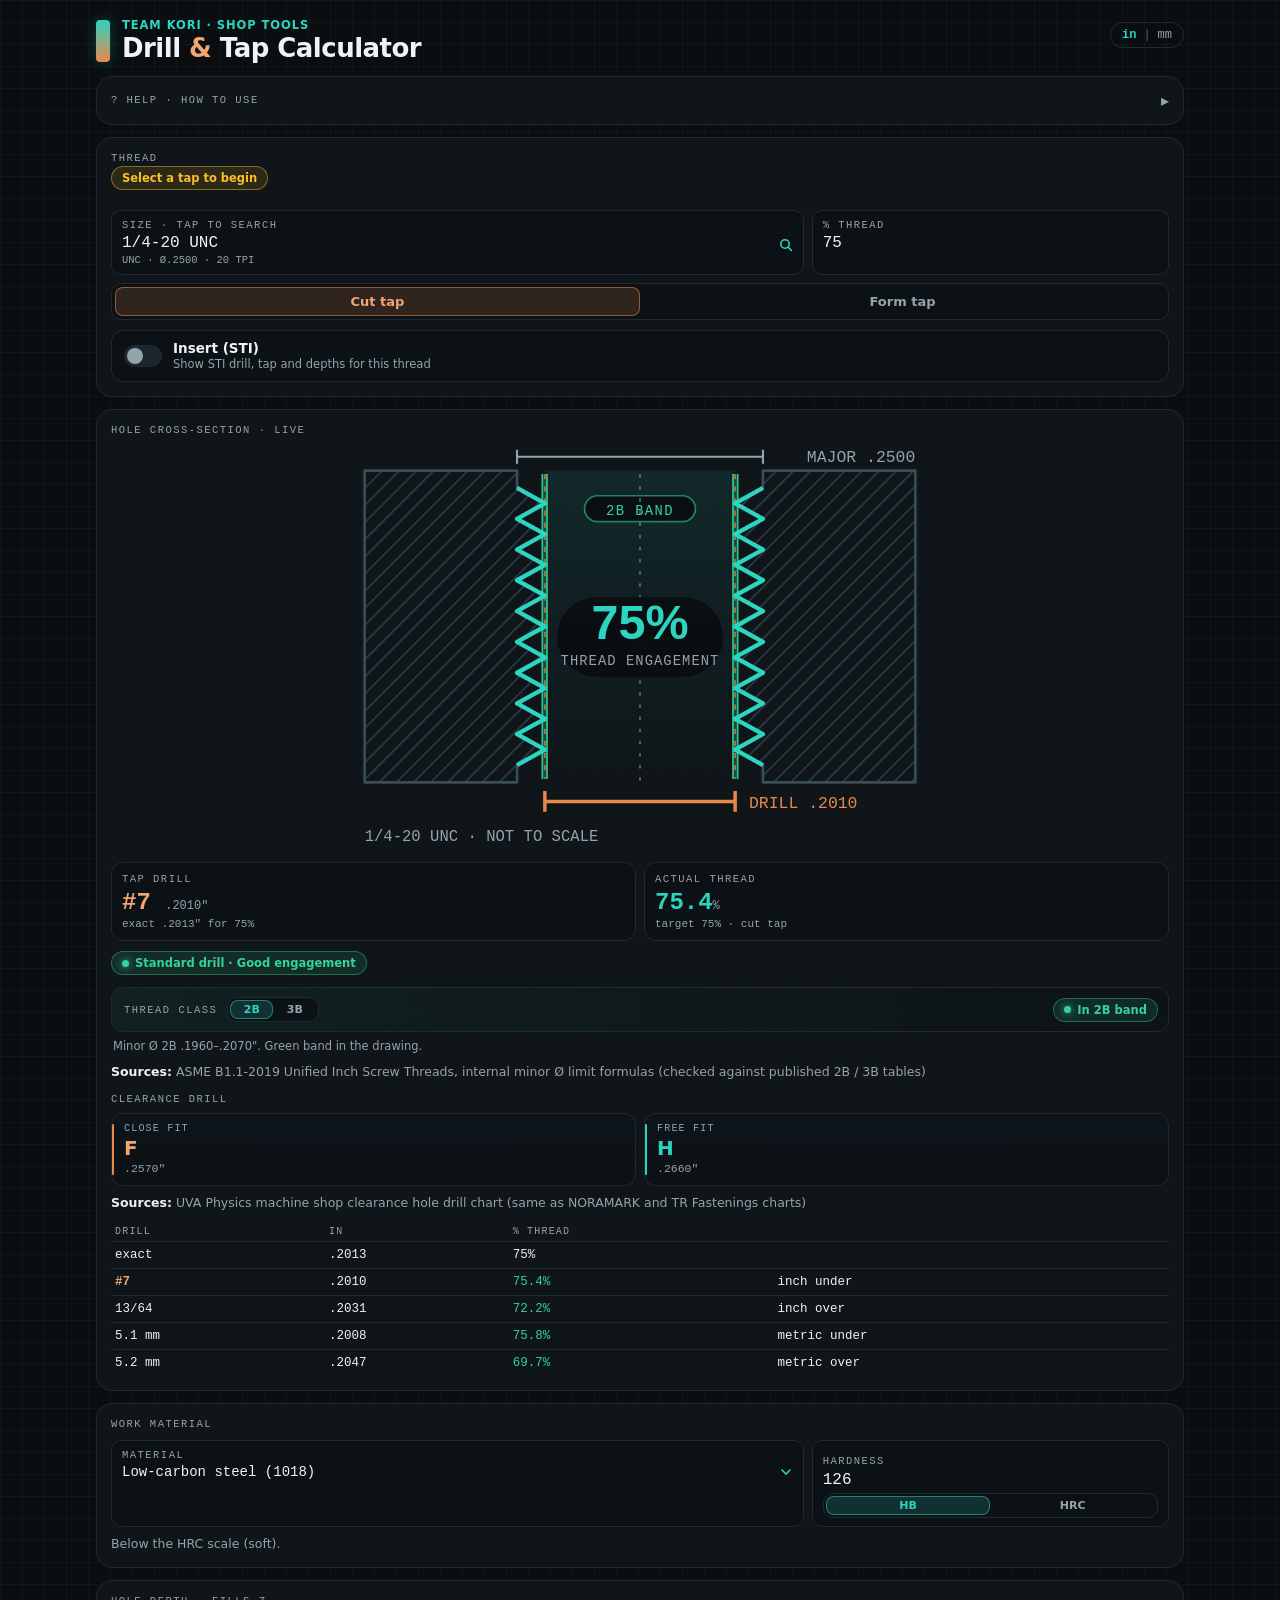
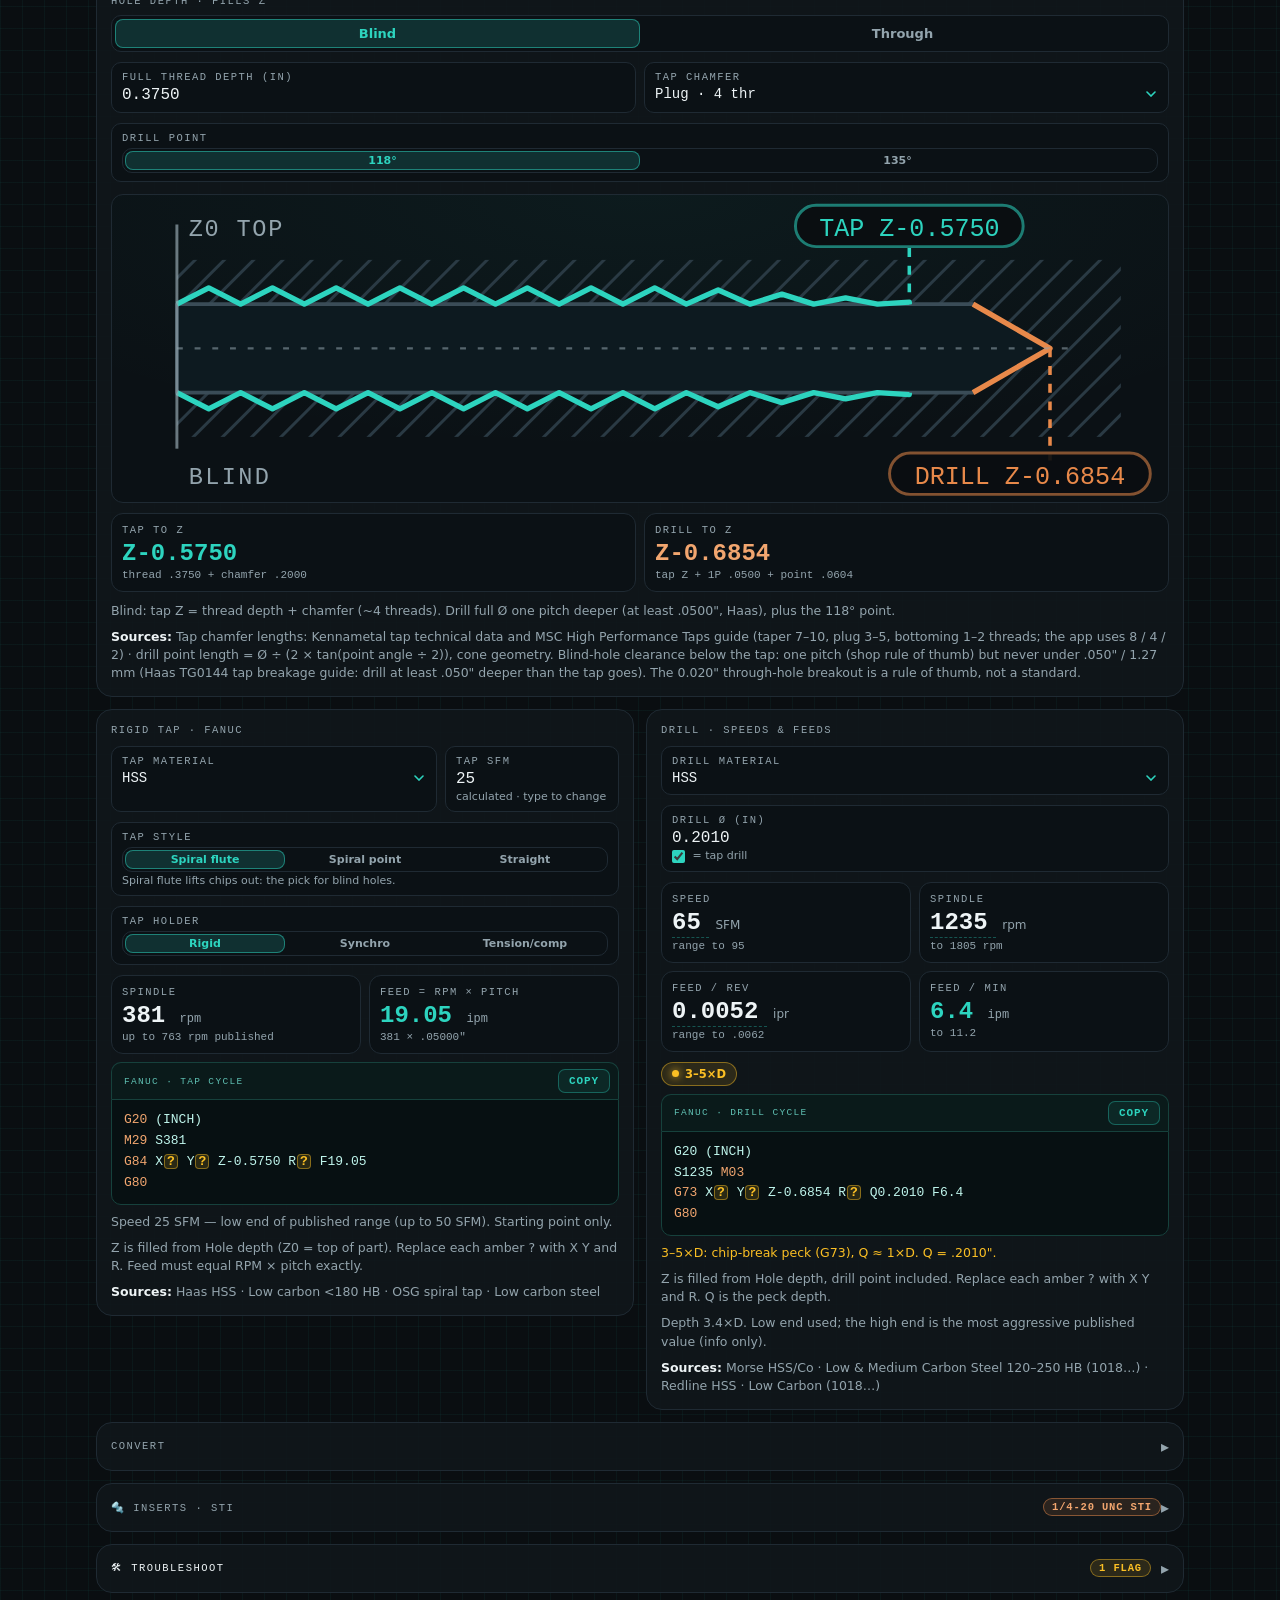
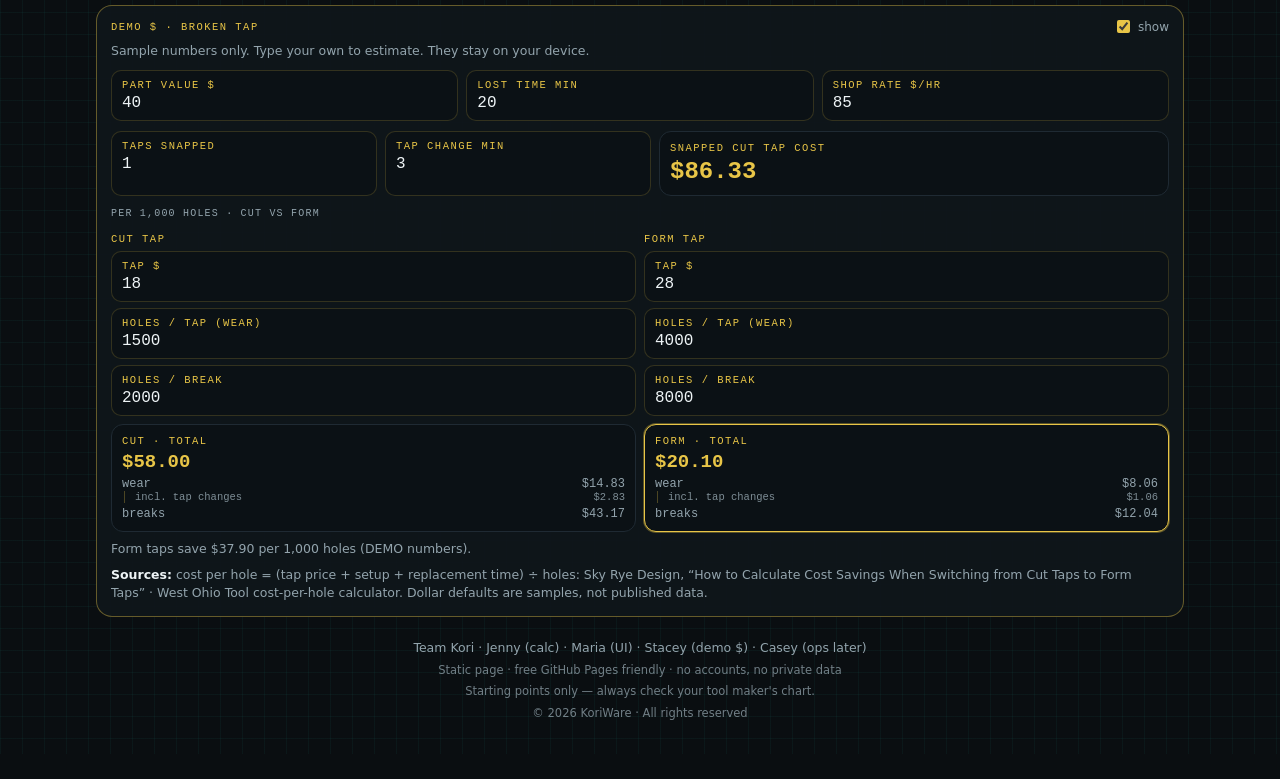
==== commit 6609fa43: "Copyright footer and LICENSE: KoriWare; cache bump tc4" ====
--- a/index.html
+++ b/index.html
@@ -22,11 +22,11 @@
   <meta name="twitter:title" content="Drill &amp; Tap Calculator" />
   <meta name="twitter:description" content="Free tap drill + % thread for 195 sizes, speeds &amp; feeds, Fanuc rigid tap + drill code, Troubleshoot and STI inserts. Every number sourced. Works offline." />
   <meta name="twitter:image" content="https://koriware.github.io/team-kori-drill-tap/og-image.png" />
-  <link rel="manifest" href="manifest.webmanifest?v=tc3" />
-  <link rel="icon" type="image/svg+xml" href="icon.svg?v=tc3" />
-  <link rel="apple-touch-icon" sizes="180x180" href="apple-touch-icon.png?v=tc3" />
-  <link rel="icon" type="image/png" sizes="192x192" href="icon-192.png?v=tc3" />
-  <link rel="stylesheet" href="styles.css?v=tc3" />
+  <link rel="manifest" href="manifest.webmanifest?v=tc4" />
+  <link rel="icon" type="image/svg+xml" href="icon.svg?v=tc4" />
+  <link rel="apple-touch-icon" sizes="180x180" href="apple-touch-icon.png?v=tc4" />
+  <link rel="icon" type="image/png" sizes="192x192" href="icon-192.png?v=tc4" />
+  <link rel="stylesheet" href="styles.css?v=tc4" />
 </head>
 <body>
 <a class="skip-link" href="#main">Skip to calculator</a>
@@ -343,7 +343,7 @@
     <p>Team Kori · Jenny (calc) · Maria (UI) · Stacey (demo $) · Casey (ops later)</p>
     <p class="fine">Static page · free GitHub Pages friendly · no accounts, no private data</p>
     <p class="fine">Starting points only — always check your tool maker's chart.</p>
-    <p class="fine">© 2026 Team Kori · All rights reserved</p>
+    <p class="fine">© 2026 KoriWare · All rights reserved</p>
   </footer>
 </div>
 <!-- THREAD PICKER (type-to-search) -->
@@ -360,11 +360,11 @@
     <div class="tp-list" id="tp-list" role="listbox" aria-label="Thread sizes"></div>
   </div>
 </div>
-<script src="data.js?v=tc3"></script>
-<script src="calc.js?v=tc3"></script>
-<script src="app.js?v=tc3"></script>
-<script src="troubledata.js?v=tc3"></script>
-<script src="troubleshoot.js?v=tc3"></script>
-<script src="insert.js?v=tc3"></script>
+<script src="data.js?v=tc4"></script>
+<script src="calc.js?v=tc4"></script>
+<script src="app.js?v=tc4"></script>
+<script src="troubledata.js?v=tc4"></script>
+<script src="troubleshoot.js?v=tc4"></script>
+<script src="insert.js?v=tc4"></script>
 </body>
 </html>
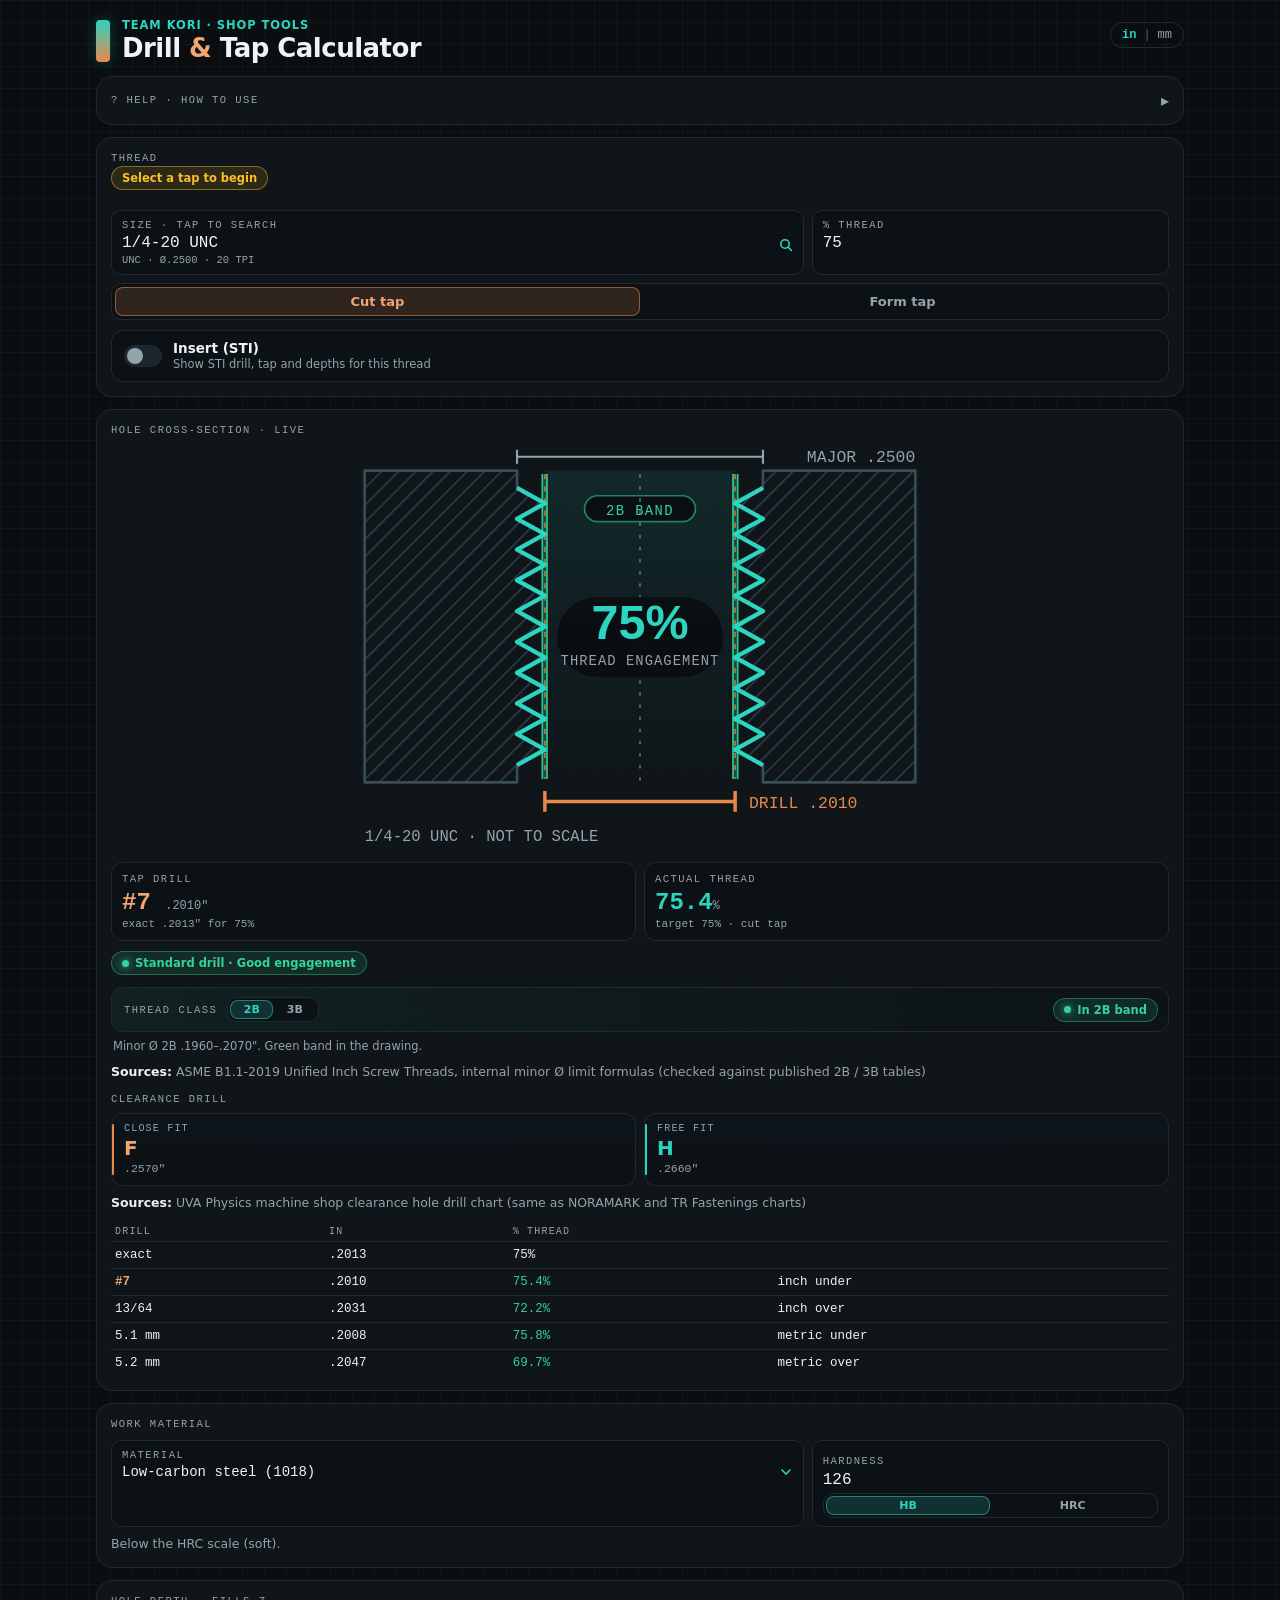
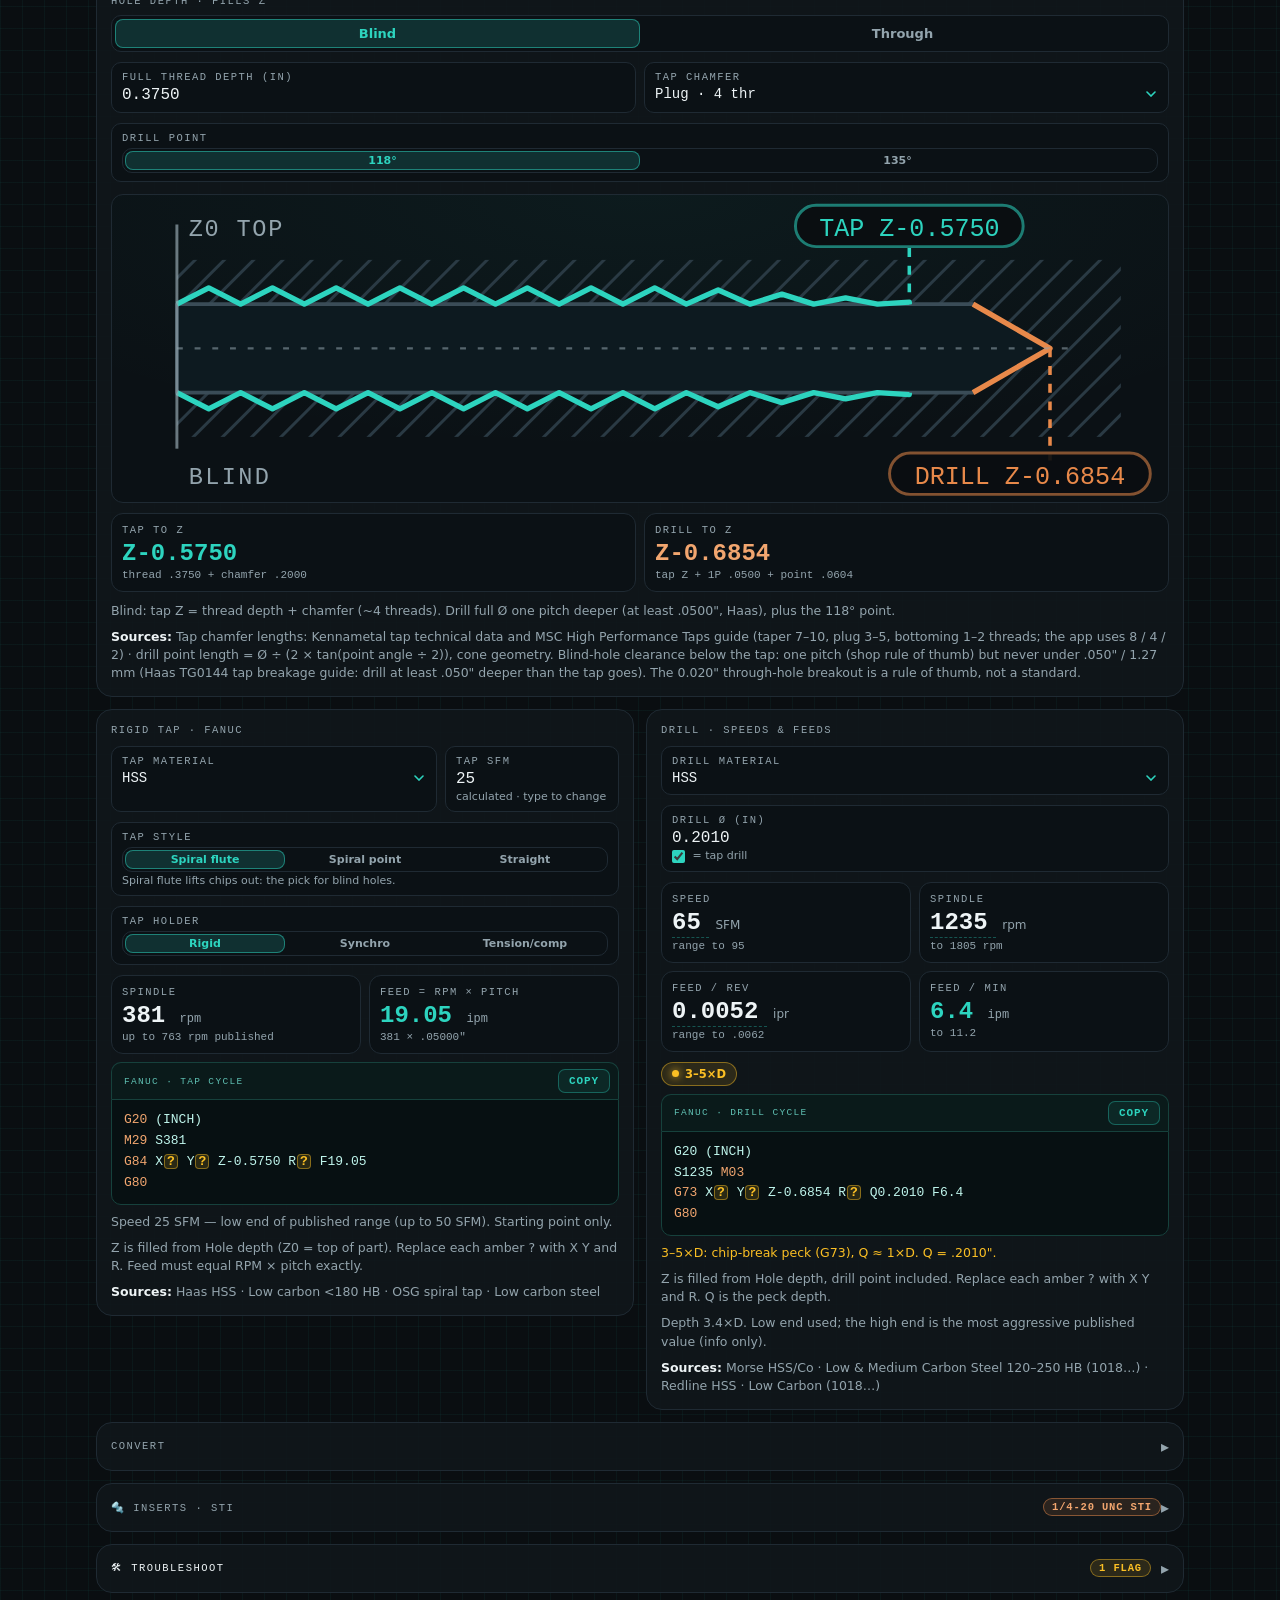
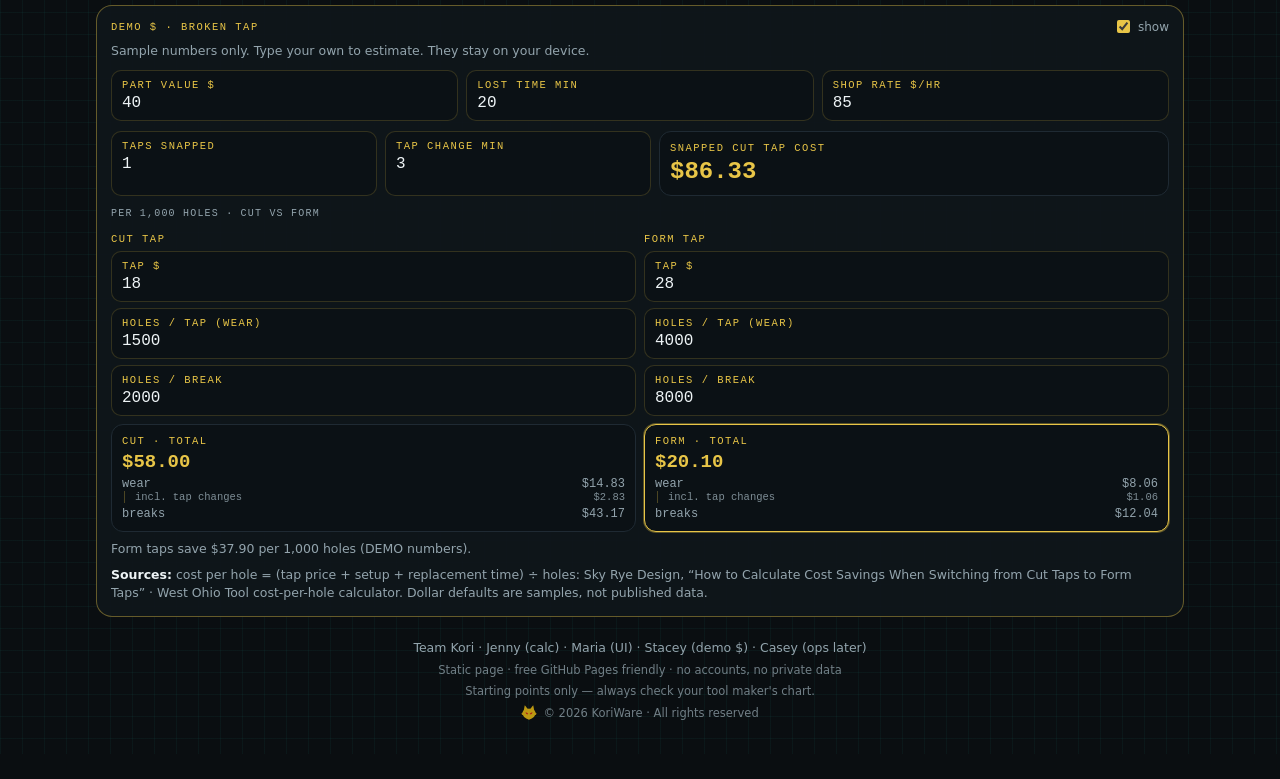
==== commit 14586797: "KoriWare cat icons + footer mark; cache bump tc5" ====
--- a/index.html
+++ b/index.html
@@ -22,11 +22,11 @@
   <meta name="twitter:title" content="Drill &amp; Tap Calculator" />
   <meta name="twitter:description" content="Free tap drill + % thread for 195 sizes, speeds &amp; feeds, Fanuc rigid tap + drill code, Troubleshoot and STI inserts. Every number sourced. Works offline." />
   <meta name="twitter:image" content="https://koriware.github.io/team-kori-drill-tap/og-image.png" />
-  <link rel="manifest" href="manifest.webmanifest?v=tc4" />
-  <link rel="icon" type="image/svg+xml" href="icon.svg?v=tc4" />
-  <link rel="apple-touch-icon" sizes="180x180" href="apple-touch-icon.png?v=tc4" />
-  <link rel="icon" type="image/png" sizes="192x192" href="icon-192.png?v=tc4" />
-  <link rel="stylesheet" href="styles.css?v=tc4" />
+  <link rel="manifest" href="manifest.webmanifest?v=tc5" />
+  <link rel="icon" type="image/svg+xml" href="icon.svg?v=tc5" />
+  <link rel="apple-touch-icon" sizes="180x180" href="apple-touch-icon.png?v=tc5" />
+  <link rel="icon" type="image/png" sizes="192x192" href="icon-192.png?v=tc5" />
+  <link rel="stylesheet" href="styles.css?v=tc5" />
 </head>
 <body>
 <a class="skip-link" href="#main">Skip to calculator</a>
@@ -343,7 +343,7 @@
     <p>Team Kori · Jenny (calc) · Maria (UI) · Stacey (demo $) · Casey (ops later)</p>
     <p class="fine">Static page · free GitHub Pages friendly · no accounts, no private data</p>
     <p class="fine">Starting points only — always check your tool maker's chart.</p>
-    <p class="fine">© 2026 KoriWare · All rights reserved</p>
+    <p class="fine"><img src="cat-mark.svg?v=tc5" alt="" class="cat-mark" width="18" height="16">© 2026 KoriWare · All rights reserved</p>
   </footer>
 </div>
 <!-- THREAD PICKER (type-to-search) -->
@@ -360,11 +360,11 @@
     <div class="tp-list" id="tp-list" role="listbox" aria-label="Thread sizes"></div>
   </div>
 </div>
-<script src="data.js?v=tc4"></script>
-<script src="calc.js?v=tc4"></script>
-<script src="app.js?v=tc4"></script>
-<script src="troubledata.js?v=tc4"></script>
-<script src="troubleshoot.js?v=tc4"></script>
-<script src="insert.js?v=tc4"></script>
+<script src="data.js?v=tc5"></script>
+<script src="calc.js?v=tc5"></script>
+<script src="app.js?v=tc5"></script>
+<script src="troubledata.js?v=tc5"></script>
+<script src="troubleshoot.js?v=tc5"></script>
+<script src="insert.js?v=tc5"></script>
 </body>
 </html>
--- a/styles.css
+++ b/styles.css
@@ -148,6 +148,7 @@
 .site-footer{font-size:12.5px;color:var(--dim);text-align:center;margin-top:22px;line-height:1.5}
 .site-footer p{margin:4px 0}
 .site-footer .fine{opacity:.75;font-size:11.5px}
+.cat-mark{height:1.25em;width:auto;vertical-align:-.25em;margin-right:6px}
 
 /* Example tag on first load */
 .example-tag{margin:2px 0 10px}
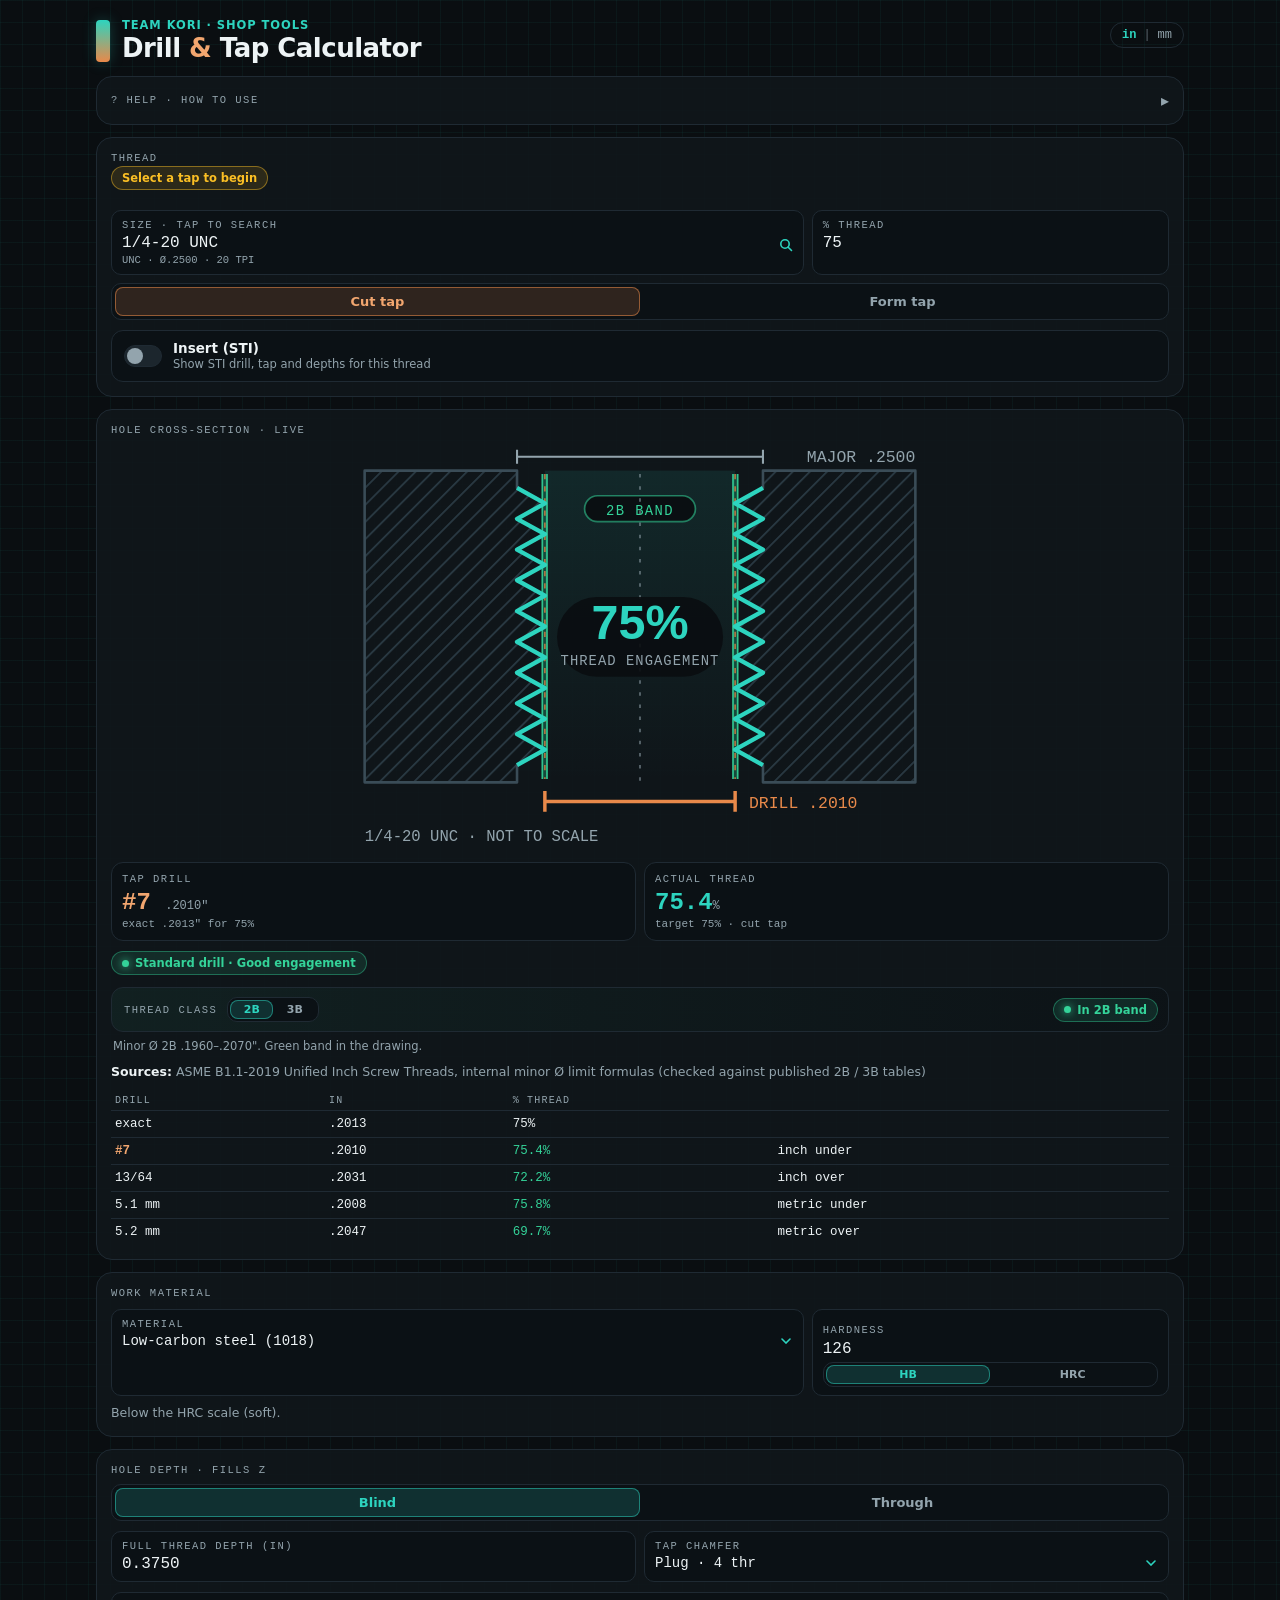
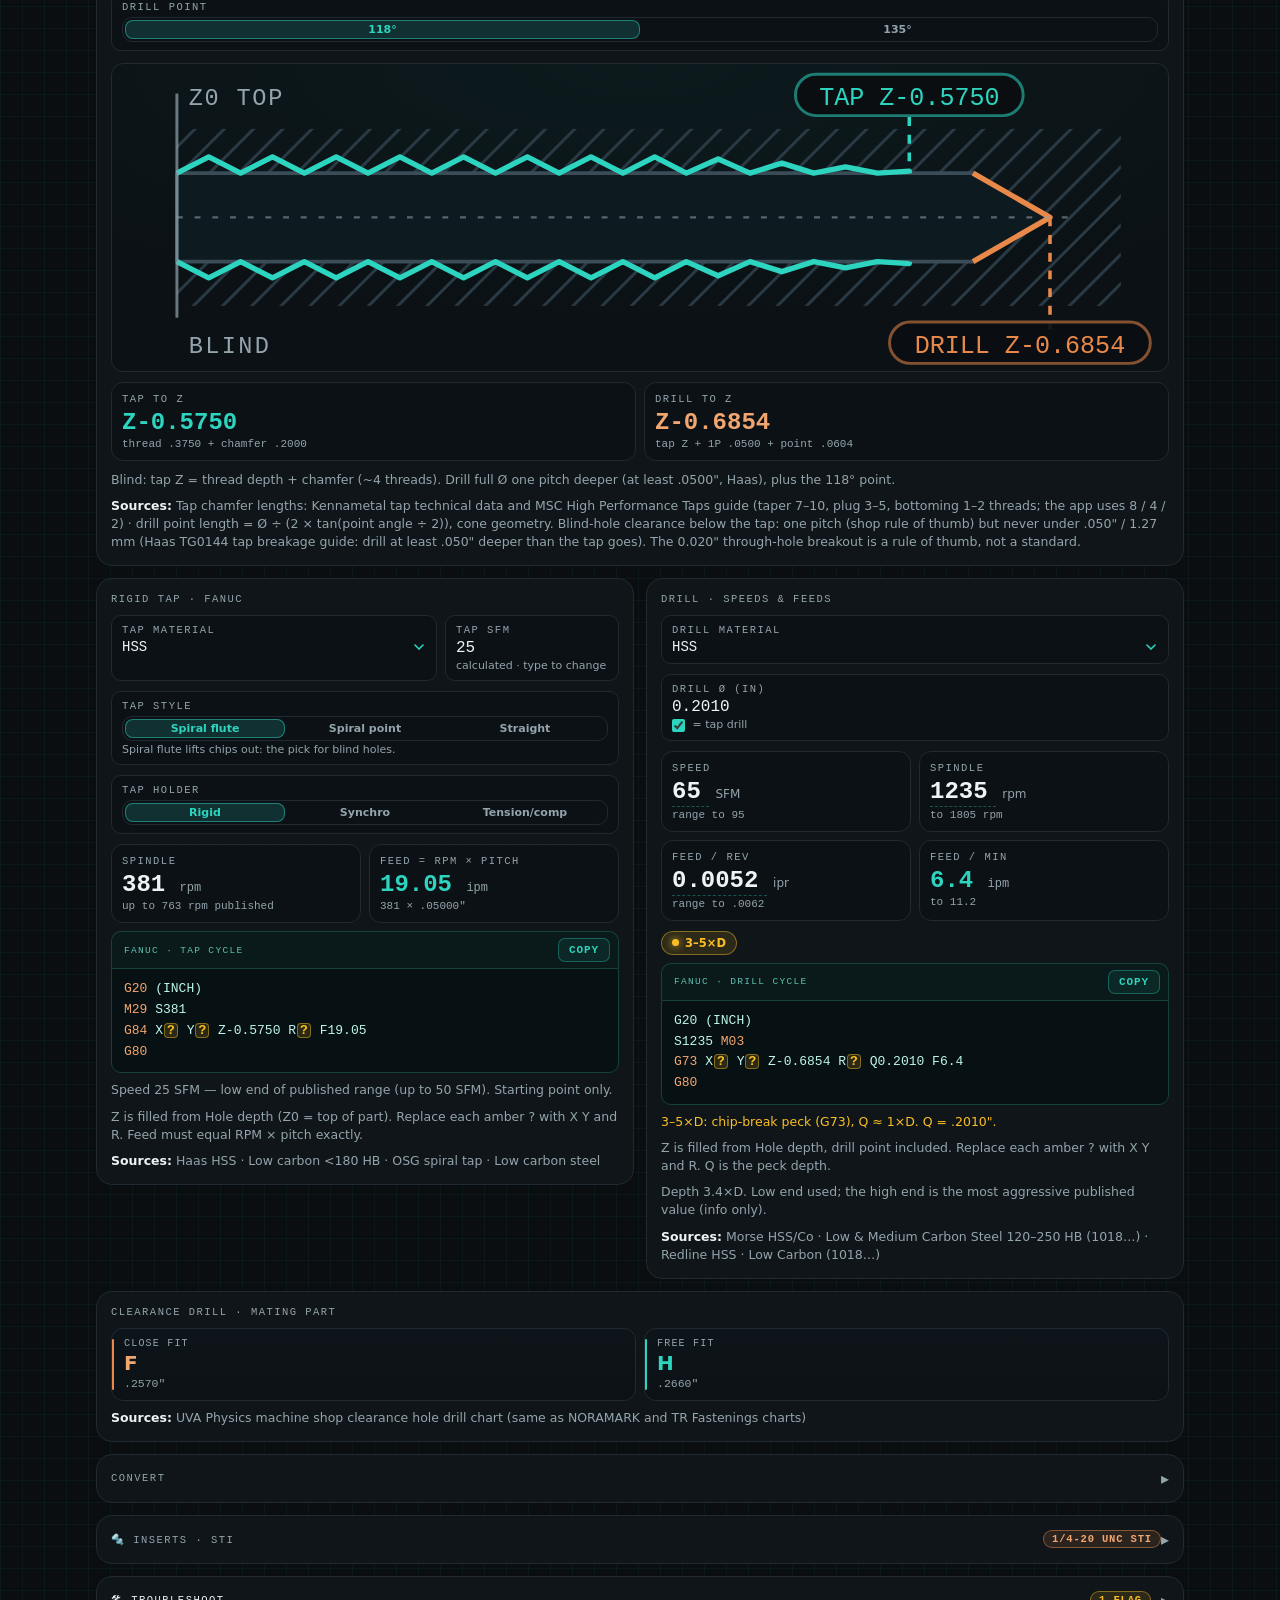
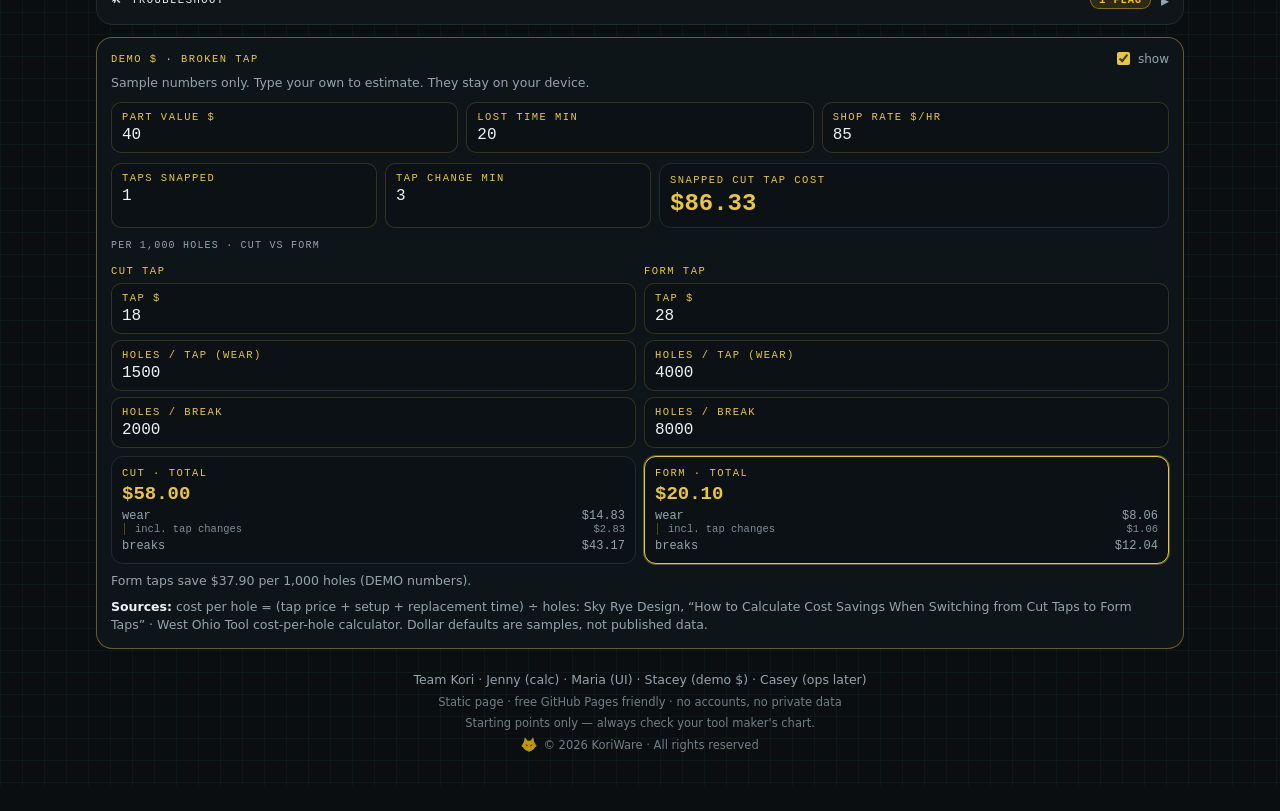
==== commit c67251dd: "Move Clearance drill to its own card under Drill, above Convert; cache bump tc7" ====
--- a/index.html
+++ b/index.html
@@ -22,11 +22,11 @@
   <meta name="twitter:title" content="Drill &amp; Tap Calculator" />
   <meta name="twitter:description" content="Free tap drill + % thread for 195 sizes, speeds &amp; feeds, Fanuc rigid tap + drill code, Troubleshoot and STI inserts. Every number sourced. Works offline." />
   <meta name="twitter:image" content="https://koriware.github.io/team-kori-drill-tap/og-image.png" />
-  <link rel="manifest" href="manifest.webmanifest?v=tc5" />
-  <link rel="icon" type="image/svg+xml" href="icon.svg?v=tc5" />
-  <link rel="apple-touch-icon" sizes="180x180" href="apple-touch-icon.png?v=tc5" />
-  <link rel="icon" type="image/png" sizes="192x192" href="icon-192.png?v=tc5" />
-  <link rel="stylesheet" href="styles.css?v=tc5" />
+  <link rel="manifest" href="manifest.webmanifest?v=tc7" />
+  <link rel="icon" type="image/svg+xml" href="icon.svg?v=tc7" />
+  <link rel="apple-touch-icon" sizes="180x180" href="apple-touch-icon.png?v=tc7" />
+  <link rel="icon" type="image/png" sizes="192x192" href="icon-192.png?v=tc7" />
+  <link rel="stylesheet" href="styles.css?v=tc7" />
 </head>
 <body>
 <a class="skip-link" href="#main">Skip to calculator</a>
@@ -56,7 +56,7 @@
           <li><b>Green</b> = good. <b>Amber</b> = check it (shallow thread, or a pipe thread that uses a table drill). <b>Red</b> = high torque, the tap may snap.</li>
           <li>More than ~75% thread barely adds strength but adds a lot of tap torque.</li>
           <li><b>Thread class.</b> Pick 2B or 3B (inch) — metric is 6H. The green band in the drawing is the allowed minor Ø; the chip says if your drill lands in it, under it (tight) or over it. Form taps don't cut the minor, so check those with a gauge.</li>
-          <li><b>Clearance drill</b> for the bolt in the mating part: close fit and free fit (inch chart, ISO 273 metric).</li>
+          <li><b>Clearance drill</b> for the bolt in the mating part has its own card below the Drill panel, just above Convert: close fit and free fit (inch chart, ISO 273 metric). Pipe threads don't show it.</li>
           <li><b>Pipe threads</b> (NPT, NPS, BSPT, BSPP) don't use the % formula. The app shows the published table drill. Tapered threads: check depth with an L1 plug gauge. NPS lists the NPSM drill first and the NPSC (coupling) drill under it.</li>
         </ul>
         <p><b>4. Speeds &amp; feeds.</b> Set the work material and its hardness once (HB or HRC). Leave hardness blank and the app uses a typical value for that material. If the material is too soft for the HRC scale, switch to HB.</p>
@@ -110,11 +110,6 @@
       </div>
       <div class="info" id="cls-info"></div>
       <div id="cls-src"></div>
-      <div class="clrrow" id="clr-row">
-        <div class="lbl">Clearance drill</div>
-        <span class="pill" id="clr-close">—</span><span class="pill" id="clr-free">—</span>
-      </div>
-      <div id="clr-src"></div>
       <div id="r-info"></div>
       <table class="opts" id="r-opts" aria-label="Nearest standard drills"></table>
     </section>
@@ -220,6 +215,15 @@
     </section>
 
     </div>
+
+    <!-- CLEARANCE DRILL (mating part; Maria pill cards) -->
+    <section class="panel clr" id="clr-panel" aria-labelledby="clr-lbl">
+      <div class="clrrow" id="clr-row">
+        <div class="lbl" id="clr-lbl">Clearance drill · mating part</div>
+        <span class="pill" id="clr-close">—</span><span class="pill" id="clr-free">—</span>
+      </div>
+      <div id="clr-src"></div>
+    </section>
 
     <!-- CONVERT -->
     <section class="panel conv">
@@ -343,7 +347,7 @@
     <p>Team Kori · Jenny (calc) · Maria (UI) · Stacey (demo $) · Casey (ops later)</p>
     <p class="fine">Static page · free GitHub Pages friendly · no accounts, no private data</p>
     <p class="fine">Starting points only — always check your tool maker's chart.</p>
-    <p class="fine"><img src="cat-mark.svg?v=tc5" alt="" class="cat-mark" width="18" height="16">© 2026 KoriWare · All rights reserved</p>
+    <p class="fine"><img src="cat-mark.svg?v=tc7" alt="" class="cat-mark" width="18" height="16">© 2026 KoriWare · All rights reserved</p>
   </footer>
 </div>
 <!-- THREAD PICKER (type-to-search) -->
@@ -360,11 +364,11 @@
     <div class="tp-list" id="tp-list" role="listbox" aria-label="Thread sizes"></div>
   </div>
 </div>
-<script src="data.js?v=tc5"></script>
-<script src="calc.js?v=tc5"></script>
-<script src="app.js?v=tc5"></script>
-<script src="troubledata.js?v=tc5"></script>
-<script src="troubleshoot.js?v=tc5"></script>
-<script src="insert.js?v=tc5"></script>
+<script src="data.js?v=tc7"></script>
+<script src="calc.js?v=tc7"></script>
+<script src="app.js?v=tc7"></script>
+<script src="troubledata.js?v=tc7"></script>
+<script src="troubleshoot.js?v=tc7"></script>
+<script src="insert.js?v=tc7"></script>
 </body>
 </html>
--- a/styles.css
+++ b/styles.css
@@ -197,6 +197,8 @@
 /* clearance drill: two cards, label / big size / decimal */
 .clrrow{display:grid;grid-template-columns:1fr 1fr;gap:8px;margin-top:12px}
 .clrrow>.lbl{grid-column:1/-1;margin:0}
+.panel.clr .clrrow{margin-top:0}
+.panel.clr .clrrow>.lbl{margin-bottom:2px}
 .pill{display:flex;flex-direction:column;gap:3px;padding:9px 12px 10px;border-radius:12px;border:1px solid var(--line);background:linear-gradient(180deg,#0e151a,#0b1115);position:relative;overflow:hidden}
 .pill::before{content:"";position:absolute;left:0;top:10px;bottom:10px;width:2px;border-radius:2px;background:var(--cu)}
 #clr-free::before{background:var(--teal)}
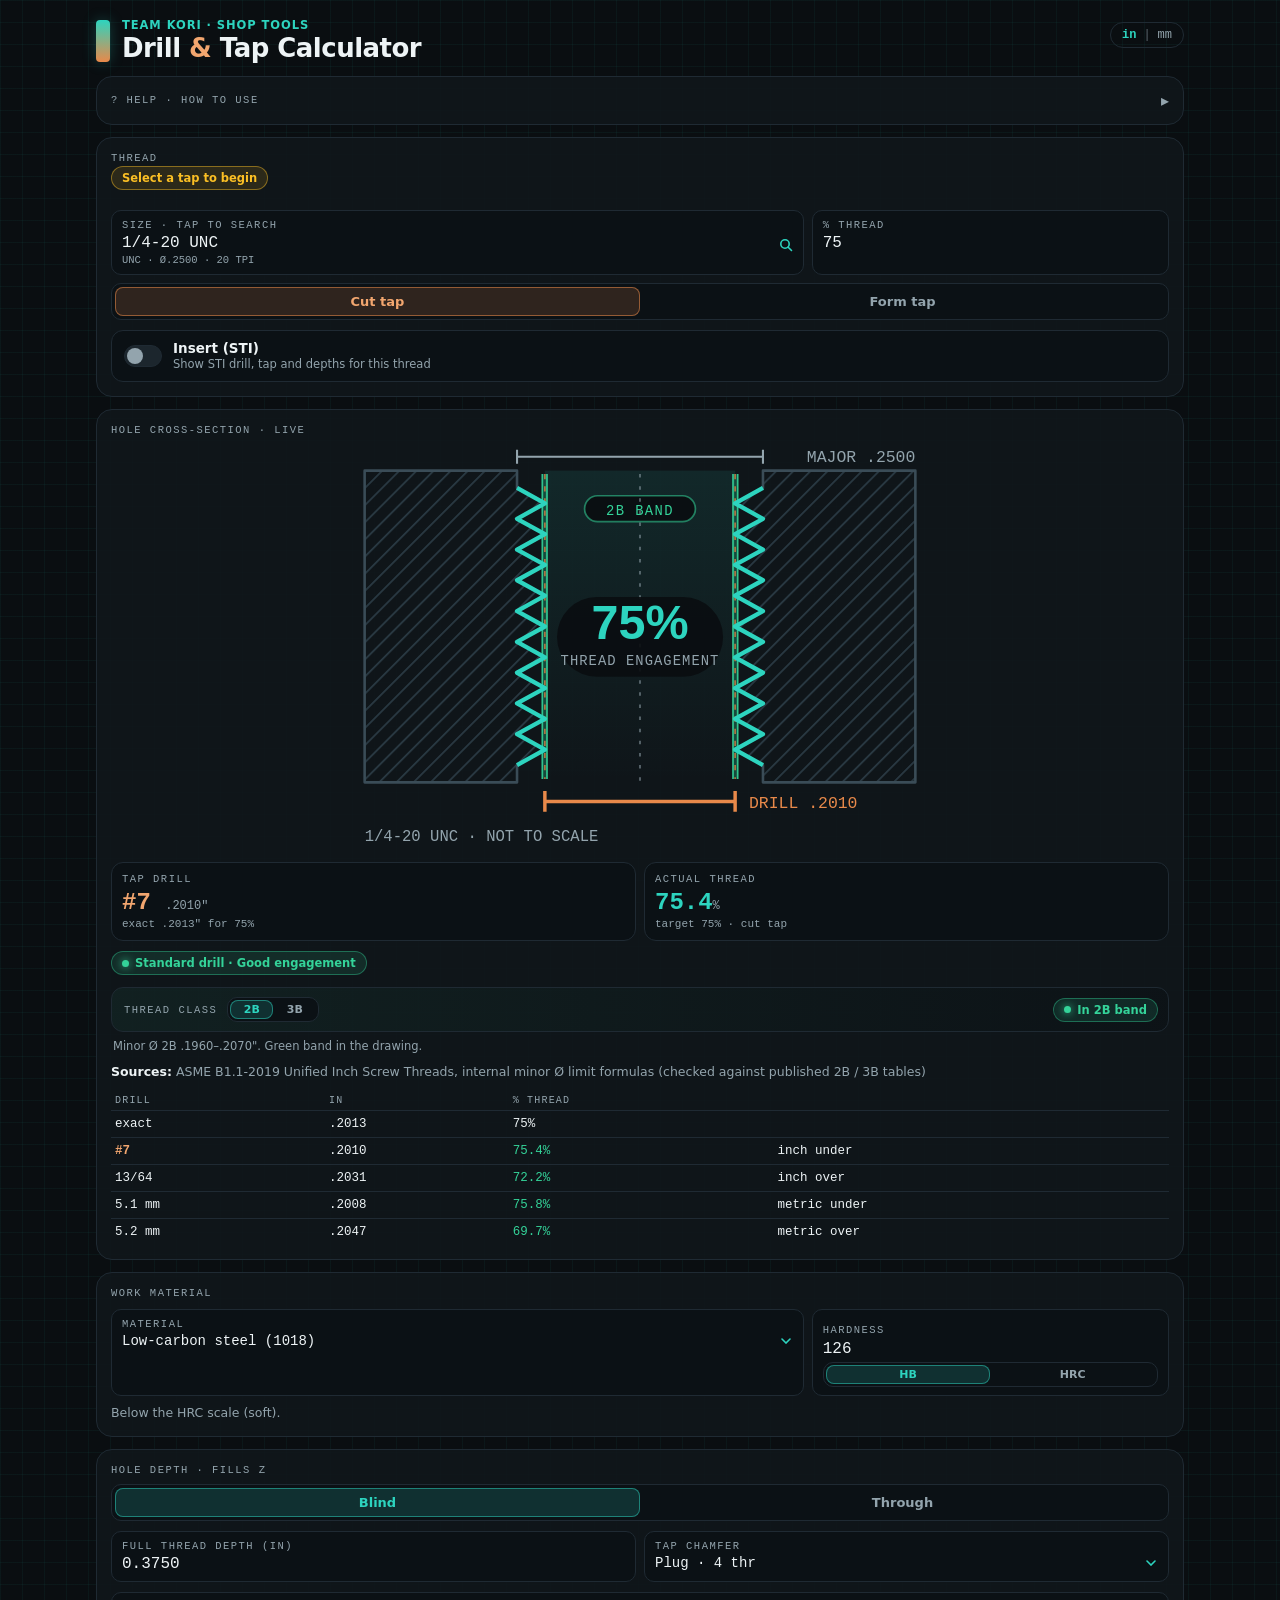
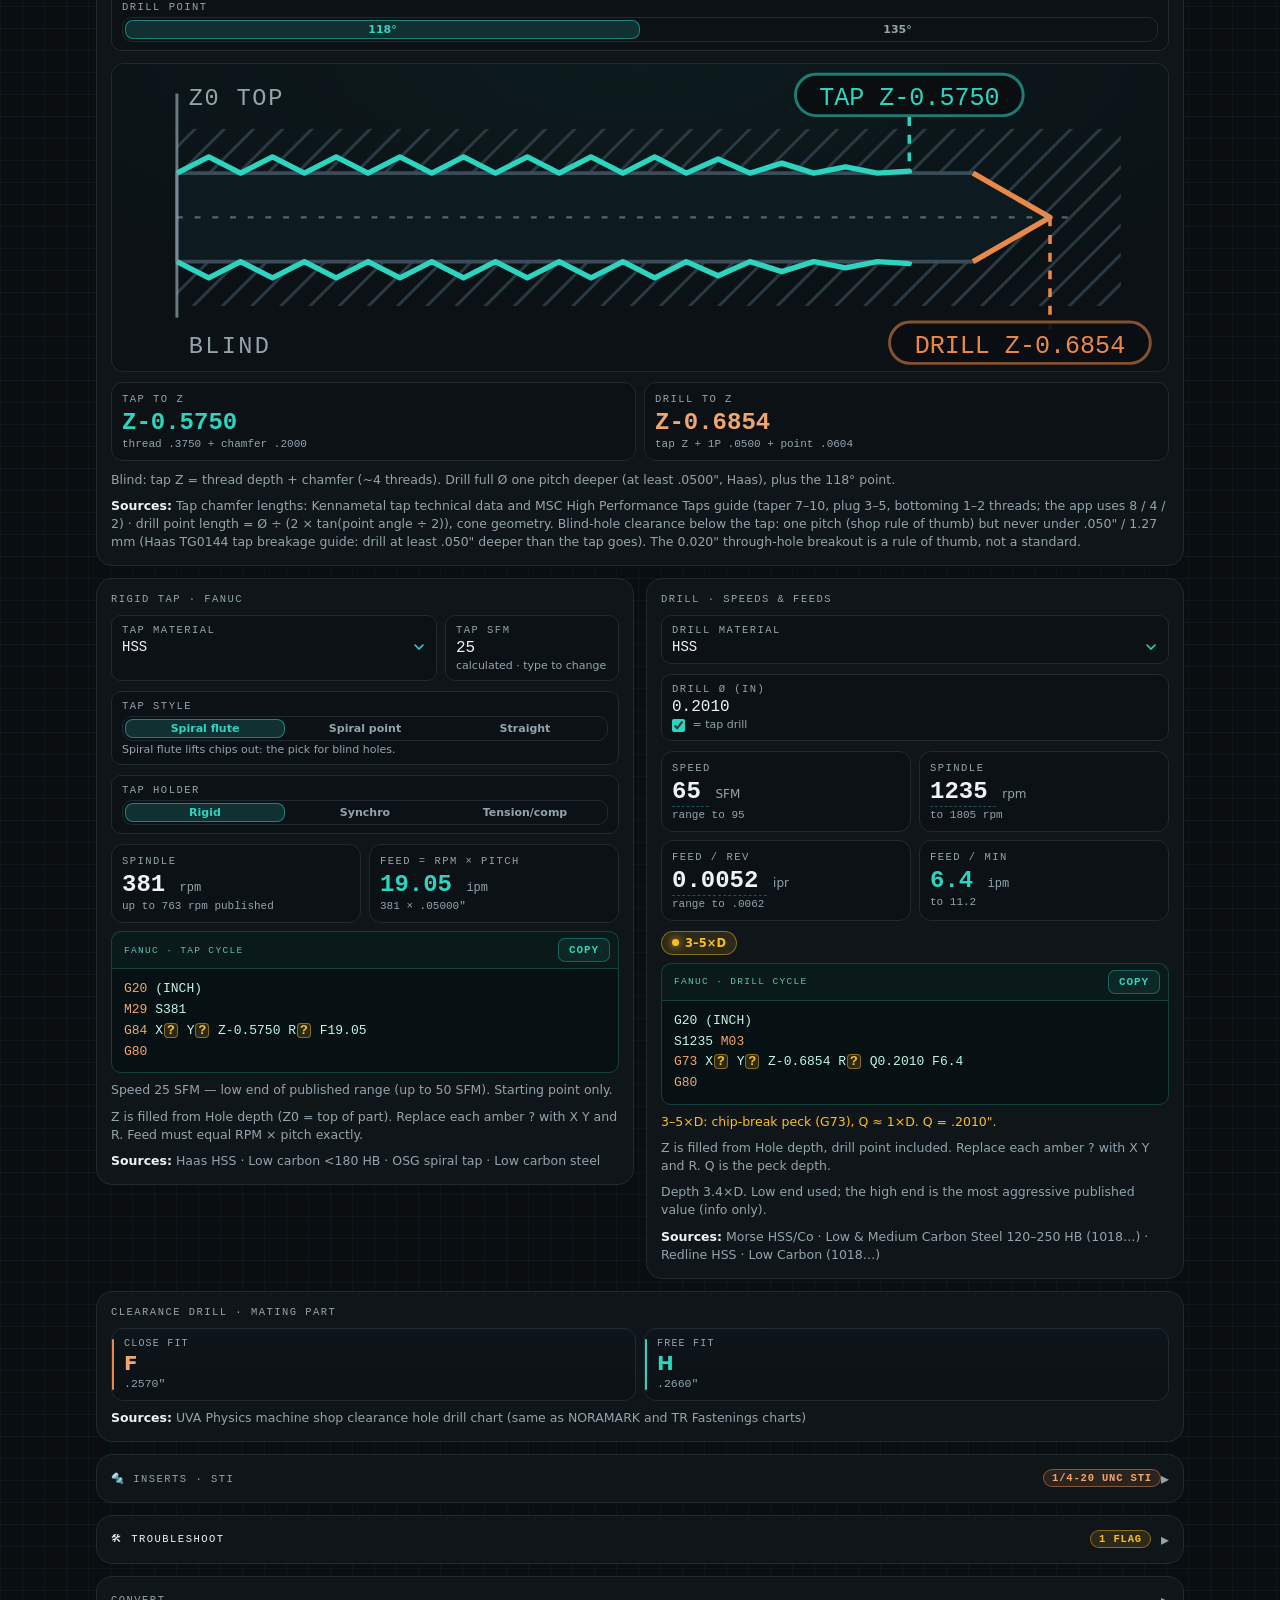
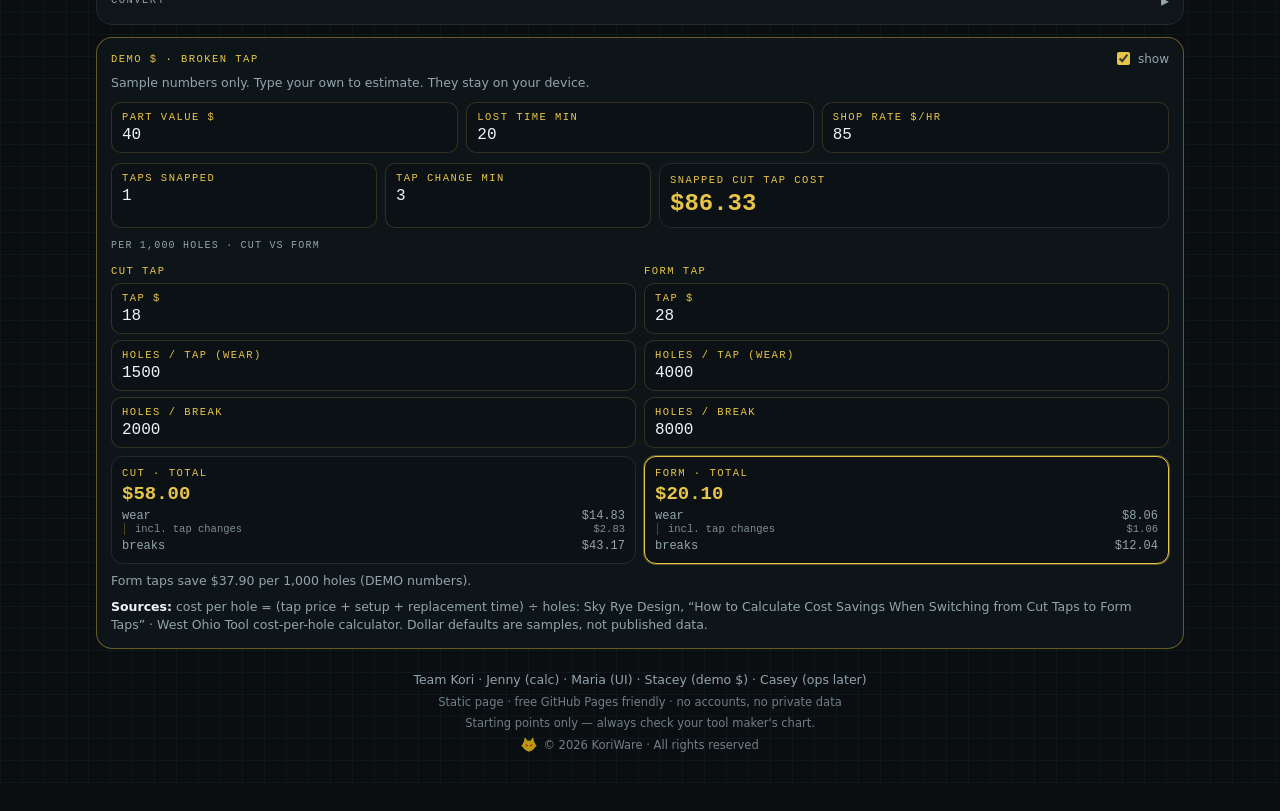
==== commit 5bbb8705: "Move Convert below Inserts/STI and Troubleshoot (tc8)" ====
--- a/index.html
+++ b/index.html
@@ -22,11 +22,11 @@
   <meta name="twitter:title" content="Drill &amp; Tap Calculator" />
   <meta name="twitter:description" content="Free tap drill + % thread for 195 sizes, speeds &amp; feeds, Fanuc rigid tap + drill code, Troubleshoot and STI inserts. Every number sourced. Works offline." />
   <meta name="twitter:image" content="https://koriware.github.io/team-kori-drill-tap/og-image.png" />
-  <link rel="manifest" href="manifest.webmanifest?v=tc7" />
-  <link rel="icon" type="image/svg+xml" href="icon.svg?v=tc7" />
-  <link rel="apple-touch-icon" sizes="180x180" href="apple-touch-icon.png?v=tc7" />
-  <link rel="icon" type="image/png" sizes="192x192" href="icon-192.png?v=tc7" />
-  <link rel="stylesheet" href="styles.css?v=tc7" />
+  <link rel="manifest" href="manifest.webmanifest?v=tc8" />
+  <link rel="icon" type="image/svg+xml" href="icon.svg?v=tc8" />
+  <link rel="apple-touch-icon" sizes="180x180" href="apple-touch-icon.png?v=tc8" />
+  <link rel="icon" type="image/png" sizes="192x192" href="icon-192.png?v=tc8" />
+  <link rel="stylesheet" href="styles.css?v=tc8" />
 </head>
 <body>
 <a class="skip-link" href="#main">Skip to calculator</a>
@@ -56,7 +56,7 @@
           <li><b>Green</b> = good. <b>Amber</b> = check it (shallow thread, or a pipe thread that uses a table drill). <b>Red</b> = high torque, the tap may snap.</li>
           <li>More than ~75% thread barely adds strength but adds a lot of tap torque.</li>
           <li><b>Thread class.</b> Pick 2B or 3B (inch) — metric is 6H. The green band in the drawing is the allowed minor Ø; the chip says if your drill lands in it, under it (tight) or over it. Form taps don't cut the minor, so check those with a gauge.</li>
-          <li><b>Clearance drill</b> for the bolt in the mating part has its own card below the Drill panel, just above Convert: close fit and free fit (inch chart, ISO 273 metric). Pipe threads don't show it.</li>
+          <li><b>Clearance drill</b> for the bolt in the mating part has its own card right below the Drill panel: close fit and free fit (inch chart, ISO 273 metric). Pipe threads don't show it.</li>
           <li><b>Pipe threads</b> (NPT, NPS, BSPT, BSPP) don't use the % formula. The app shows the published table drill. Tapered threads: check depth with an L1 plug gauge. NPS lists the NPSM drill first and the NPSC (coupling) drill under it.</li>
         </ul>
         <p><b>4. Speeds &amp; feeds.</b> Set the work material and its hardness once (HB or HRC). Leave hardness blank and the app uses a typical value for that material. If the material is too soft for the HRC scale, switch to HB.</p>
@@ -225,31 +225,6 @@
       <div id="clr-src"></div>
     </section>
 
-    <!-- CONVERT -->
-    <section class="panel conv">
-      <details class="acc">
-        <summary><span class="lbl">Convert</span></summary>
-        <div class="sub" id="cv1-lbl">SFM ↔ RPM</div>
-        <div class="row">
-          <label class="field"><div class="lbl" id="cv-d-lbl">Ø in</div><input id="cv-d" type="number" inputmode="decimal" step="any" value="0.5" /></label>
-          <label class="field"><div class="lbl" id="cv-sfm-lbl">SFM</div><input id="cv-sfm" type="number" inputmode="decimal" step="any" value="100" /></label>
-          <label class="field"><div class="lbl">RPM</div><input id="cv-rpm" type="number" inputmode="decimal" step="any" /></label>
-        </div>
-        <div class="sub" id="cv2-lbl">IPR ↔ IPM</div>
-        <div class="row">
-          <label class="field"><div class="lbl">RPM</div><input id="cv-rpm2" type="number" inputmode="decimal" step="any" value="1000" /></label>
-          <label class="field"><div class="lbl" id="cv-ipr-lbl">IPR</div><input id="cv-ipr" type="number" inputmode="decimal" step="any" value="0.005" /></label>
-          <label class="field"><div class="lbl" id="cv-ipm-lbl">IPM</div><input id="cv-ipm" type="number" inputmode="decimal" step="any" /></label>
-        </div>
-        <div class="sub">in ↔ mm</div>
-        <div class="row">
-          <label class="field"><div class="lbl">in</div><input id="cv-in" type="number" inputmode="decimal" step="any" value="0.25" /></label>
-          <span class="eq">=</span>
-          <label class="field"><div class="lbl">mm</div><input id="cv-mm" type="number" inputmode="decimal" step="any" /></label>
-        </div>
-      </details>
-    </section>
-
     <!-- INSERTS · STI (Maria UI; sizes, math, sources: Jenny; repair $: Stacey) -->
     <section class="panel ins" aria-labelledby="ins-lbl">
       <details class="acc" id="ins-acc">
@@ -302,6 +277,31 @@
       </details>
     </section>
 
+    <!-- CONVERT -->
+    <section class="panel conv">
+      <details class="acc">
+        <summary><span class="lbl">Convert</span></summary>
+        <div class="sub" id="cv1-lbl">SFM ↔ RPM</div>
+        <div class="row">
+          <label class="field"><div class="lbl" id="cv-d-lbl">Ø in</div><input id="cv-d" type="number" inputmode="decimal" step="any" value="0.5" /></label>
+          <label class="field"><div class="lbl" id="cv-sfm-lbl">SFM</div><input id="cv-sfm" type="number" inputmode="decimal" step="any" value="100" /></label>
+          <label class="field"><div class="lbl">RPM</div><input id="cv-rpm" type="number" inputmode="decimal" step="any" /></label>
+        </div>
+        <div class="sub" id="cv2-lbl">IPR ↔ IPM</div>
+        <div class="row">
+          <label class="field"><div class="lbl">RPM</div><input id="cv-rpm2" type="number" inputmode="decimal" step="any" value="1000" /></label>
+          <label class="field"><div class="lbl" id="cv-ipr-lbl">IPR</div><input id="cv-ipr" type="number" inputmode="decimal" step="any" value="0.005" /></label>
+          <label class="field"><div class="lbl" id="cv-ipm-lbl">IPM</div><input id="cv-ipm" type="number" inputmode="decimal" step="any" /></label>
+        </div>
+        <div class="sub">in ↔ mm</div>
+        <div class="row">
+          <label class="field"><div class="lbl">in</div><input id="cv-in" type="number" inputmode="decimal" step="any" value="0.25" /></label>
+          <span class="eq">=</span>
+          <label class="field"><div class="lbl">mm</div><input id="cv-mm" type="number" inputmode="decimal" step="any" /></label>
+        </div>
+      </details>
+    </section>
+
     <!-- DEMO $ -->
     <section class="panel demo" aria-labelledby="demo-lbl">
       <div class="hd">
@@ -347,7 +347,7 @@
     <p>Team Kori · Jenny (calc) · Maria (UI) · Stacey (demo $) · Casey (ops later)</p>
     <p class="fine">Static page · free GitHub Pages friendly · no accounts, no private data</p>
     <p class="fine">Starting points only — always check your tool maker's chart.</p>
-    <p class="fine"><img src="cat-mark.svg?v=tc7" alt="" class="cat-mark" width="18" height="16">© 2026 KoriWare · All rights reserved</p>
+    <p class="fine"><img src="cat-mark.svg?v=tc8" alt="" class="cat-mark" width="18" height="16">© 2026 KoriWare · All rights reserved</p>
   </footer>
 </div>
 <!-- THREAD PICKER (type-to-search) -->
@@ -364,11 +364,11 @@
     <div class="tp-list" id="tp-list" role="listbox" aria-label="Thread sizes"></div>
   </div>
 </div>
-<script src="data.js?v=tc7"></script>
-<script src="calc.js?v=tc7"></script>
-<script src="app.js?v=tc7"></script>
-<script src="troubledata.js?v=tc7"></script>
-<script src="troubleshoot.js?v=tc7"></script>
-<script src="insert.js?v=tc7"></script>
+<script src="data.js?v=tc8"></script>
+<script src="calc.js?v=tc8"></script>
+<script src="app.js?v=tc8"></script>
+<script src="troubledata.js?v=tc8"></script>
+<script src="troubleshoot.js?v=tc8"></script>
+<script src="insert.js?v=tc8"></script>
 </body>
 </html>
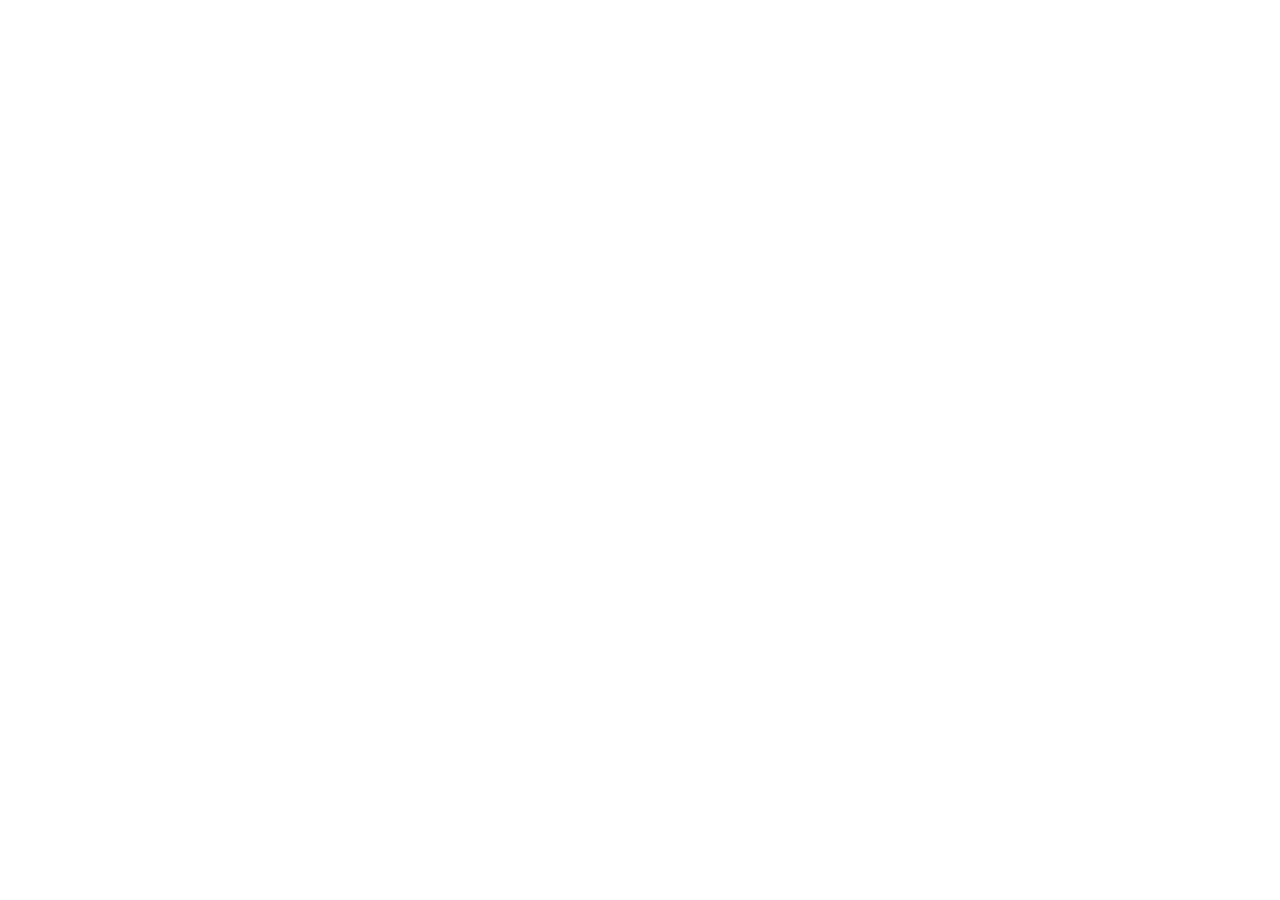
==== commit 54cf74cd: "Redirect to https://koriware.com/team-kori-drill-tap/ (site moved to koriware.com)" ====
--- a/index.html
+++ b/index.html
@@ -1,374 +1,16 @@
-<!DOCTYPE html>
-<html lang="en">
-<head>
-  <meta charset="UTF-8" />
-  <meta name="viewport" content="width=device-width, initial-scale=1, viewport-fit=cover" />
-  <meta name="description" content="Team Kori shop tool — tap drill sizes, % thread, rigid tap feed and drill speeds & feeds. Starting points only." />
-  <meta name="theme-color" content="#0a0e11" />
-  <meta name="apple-mobile-web-app-capable" content="yes" />
-  <meta name="apple-mobile-web-app-status-bar-style" content="black-translucent" />
-  <meta name="apple-mobile-web-app-title" content="Drill &amp; Tap" />
-  <title>Drill &amp; Tap · Team Kori</title>
-  <meta property="og:type" content="website" />
-  <meta property="og:site_name" content="Team Kori" />
-  <meta property="og:title" content="Drill &amp; Tap Calculator" />
-  <meta property="og:description" content="Free tap drill + % thread for 195 sizes, speeds &amp; feeds, Fanuc rigid tap + drill code, Troubleshoot and STI inserts. Every number sourced. Works offline." />
-  <meta property="og:url" content="https://koriware.github.io/team-kori-drill-tap/" />
-  <meta property="og:image" content="https://koriware.github.io/team-kori-drill-tap/og-image.png" />
-  <meta property="og:image:width" content="1200" />
-  <meta property="og:image:height" content="630" />
-  <meta property="og:image:alt" content="Drill &amp; Tap Calculator by Team Kori: tap drill, class checks, speeds and feeds, Fanuc code, Troubleshoot and STI inserts" />
-  <meta name="twitter:card" content="summary_large_image" />
-  <meta name="twitter:title" content="Drill &amp; Tap Calculator" />
-  <meta name="twitter:description" content="Free tap drill + % thread for 195 sizes, speeds &amp; feeds, Fanuc rigid tap + drill code, Troubleshoot and STI inserts. Every number sourced. Works offline." />
-  <meta name="twitter:image" content="https://koriware.github.io/team-kori-drill-tap/og-image.png" />
-  <link rel="manifest" href="manifest.webmanifest?v=tc8" />
-  <link rel="icon" type="image/svg+xml" href="icon.svg?v=tc8" />
-  <link rel="apple-touch-icon" sizes="180x180" href="apple-touch-icon.png?v=tc8" />
-  <link rel="icon" type="image/png" sizes="192x192" href="icon-192.png?v=tc8" />
-  <link rel="stylesheet" href="styles.css?v=tc8" />
-</head>
-<body>
-<a class="skip-link" href="#main">Skip to calculator</a>
-<div class="wrap">
-  <header>
-    <div class="brand">
-      <span class="brand-mark" aria-hidden="true"></span>
-      <div>
-        <p class="brand-kicker">Team Kori · Shop Tools</p>
-        <h1>Drill <span>&amp;</span> Tap Calculator</h1>
-      </div>
-    </div>
-    <div class="units" role="group" aria-label="Length units">
-      <button type="button" id="u-in" class="on" aria-pressed="true">in</button><span class="sep">|</span><button type="button" id="u-mm" aria-pressed="false">mm</button>
-    </div>
-  </header>
-
-  <main id="main">
-    <!-- HELP -->
-    <section class="panel help">
-      <details class="acc">
-        <summary><span class="lbl">? Help · how to use</span></summary>
-        <p><b>1. Pick a thread.</b> Tap the size and start typing — <code>1/4-20</code>, <code>m6</code>, <code>1/2 npt</code> or a diameter like <code>.375</code> all work. Tap the <b>☆</b> on any size to make it a favorite (or press <code>*</code> on a highlighted row). Favorites, recent picks and the most-used sizes are pinned at the top; every UNC, UNF, UNEF, ISO metric, NPT, NPS, BSPT and BSPP size is below, grouped by series.</p>
-        <p><b>2. Cut or form tap.</b> A cut tap cuts the thread out. A form tap pushes the metal into shape (no chips), so it needs a <b>bigger</b> drill. Default % thread: 75% cut, 65% form. You can type 50–100%.</p>
-        <p><b>3. Read the drill.</b> You get the exact drill size, the nearest standard drills just under and just over (fraction / number / letter and metric), and the real % thread each one gives.</p>
-        <ul>
-          <li><b>Green</b> = good. <b>Amber</b> = check it (shallow thread, or a pipe thread that uses a table drill). <b>Red</b> = high torque, the tap may snap.</li>
-          <li>More than ~75% thread barely adds strength but adds a lot of tap torque.</li>
-          <li><b>Thread class.</b> Pick 2B or 3B (inch) — metric is 6H. The green band in the drawing is the allowed minor Ø; the chip says if your drill lands in it, under it (tight) or over it. Form taps don't cut the minor, so check those with a gauge.</li>
-          <li><b>Clearance drill</b> for the bolt in the mating part has its own card right below the Drill panel: close fit and free fit (inch chart, ISO 273 metric). Pipe threads don't show it.</li>
-          <li><b>Pipe threads</b> (NPT, NPS, BSPT, BSPP) don't use the % formula. The app shows the published table drill. Tapered threads: check depth with an L1 plug gauge. NPS lists the NPSM drill first and the NPSC (coupling) drill under it.</li>
-        </ul>
-        <p><b>4. Speeds &amp; feeds.</b> Set the work material and its hardness once (HB or HRC). Leave hardness blank and the app uses a typical value for that material. If the material is too soft for the HRC scale, switch to HB.</p>
-        <p><b>5. Make the numbers yours.</b> Tap SFM and the drill's Speed, Spindle and Feed/rev boxes show the calculated values. Type over any of them (a dashed underline means you can edit it). Drill speed and spindle are linked through the drill Ø, so changing one updates the other. Tap <b>use calculated</b> to go back. Going above the published range shows a heads-up in the notes.</p>
-        <p><b>6. Hole depth.</b> Pick Blind or Through, type the full thread depth (or part thickness), the tap chamfer and the drill point (118° or 135°). The app works out <b>Tap to Z</b> (thread + chamfer threads) and <b>Drill to Z</b> (on blind holes, one pitch of clearance but never less than .050" / 1.27 mm, the Haas minimum, plus the point; on through holes, a small breakout plus the point) and fills them into both code boxes.</p>
-        <p><b>7. G-code.</b> The tap box gives a Fanuc rigid-tap block (M29 + G84). The drill box picks the cycle from the hole depth: G81 (no peck), G73 (chip-break peck) or G83 (full-retract peck), with the peck depth Q. Z comes from Hole depth (Z0 = top of the part). Each amber <b>?</b> is yours to fill in: X Y (hole position) and R (retract plane), plus Z if no depth is set. Never run a block that still has a ? in it. <b>Copy</b> above each box copies the whole block.</p>
-        <p><b>8. Tap style &amp; holder.</b> Under Rigid tap, pick the tap you're running: <b>spiral flute</b> (lifts chips out, the pick for blind holes), <b>spiral point</b> (pushes chips ahead, through holes only) or <b>straight flute</b> (short-chipping work like cast iron, shallow holes). Form taps make no chips, so style doesn't apply. <b>Holder</b>: rigid, synchro (minimal compensation) or tension/compression. With M29 rigid tapping, a floating tension/compression holder can pull the tap and cut oversize. Both choices are saved on this device and feed Troubleshoot.</p>
-        <p><b>9. Troubleshoot.</b> Pick what went wrong (tap broke, thread oversize or tight, drill wanders, chips packing, drill burns, bad finish, Fanuc rigid tap). Each card is a sourced cause and fix. Cards that match your current settings light up amber (<b>YOUR SETTINGS</b>) or red (<b>HIGH RISK</b> for the worst ones) and show your number; green <b>CHECKED</b> cards are ones your settings already pass. Tap a source to open it.</p>
-        <p><b>10. Inserts (STI).</b> Turn on <b>Insert (STI)</b> under the thread to repair a stripped hole or put a stronger thread in soft metal. <b>Jump to Inserts</b> takes you straight to the section. It gives the STI drill, the STI tap, a % thread check, insert lengths from 1×D to 3×D with hole depth and Tap Z for each, a Fanuc STI tap block and the install steps. When the Heli-Coil, Recoil and Emuge charts disagree on a size, buttons let you pick which chart to follow. Anything your chart doesn't publish comes from Heli-Coil and is tagged in copper. The section only shows for sizes the charts cover, and not for pipe threads. <b>Repair or scrap?</b> (DEMO $) compares the cost to repair with an insert against a new part, using sample numbers you can type over.</p>
-        <p><b>Every speed and feed is a conservative starting point</b> from published maker charts (Morse, Redline, Tru-Edge, Haas, OSG, Gühring, Emuge). Harvey Tool is listed as a second source where its miniature carbide drill chart agrees. Harder material lowers the numbers or blocks them. Always check your own tool maker's chart and listen to the cut.</p>
-        <p><b>in | mm</b> in the header flips every length, feed and the G-code (G20 / G21).</p>
-        <p><b>DEMO $</b> (gold, bottom): sample numbers only. Wear cost includes the time to swap a worn tap (Tap change min). Method: cost per hole = (tap price + change time) ÷ holes per tap, plus breakage. Dollar defaults are samples, not published data. Type your own to estimate. They stay on your device.</p>
-        <p><b>On a PC</b> the tap and drill panels sit side by side. <b>On a phone</b>, add it to your Home Screen and it works offline after the first visit.</p>
-      </details>
-    </section>
-
-    <!-- THREAD -->
-    <section class="panel" aria-labelledby="thread-lbl">
-      <div class="lbl" id="thread-lbl">Thread</div>
-      <div class="chip amber example-tag" id="example-tag" role="note">Select a tap to begin</div>
-      <div class="row">
-        <div class="field tp-field" style="flex:2">
-          <div class="lbl" id="thread-size-lbl">Size · tap to search</div>
-          <button type="button" id="thread-btn" class="tp-btn" aria-haspopup="dialog" aria-controls="tp" aria-labelledby="thread-size-lbl thread-btn-txt"><span id="thread-btn-txt">—</span><span class="tp-meta" id="thread-btn-meta"></span><span class="ins-chip" id="ins-chip" hidden>INSERT · STI</span></button>
-          <select id="thread" hidden tabindex="-1" aria-hidden="true"></select>
-        </div>
-        <label class="field" id="pct-field"><div class="lbl">% Thread</div><input id="pct" type="number" inputmode="decimal" min="50" max="100" step="1" value="75" /></label>
-      </div>
-      <div class="seg" role="group" aria-label="Tap type">
-        <button type="button" id="tt-cut" class="on cu" aria-pressed="true">Cut tap</button>
-        <button type="button" id="tt-form" aria-pressed="false">Form tap</button>
-      </div>
-      <!-- INSERT / STI (Maria UI; sizes + checks: Jenny) -->
-      <label class="ins-sw" id="ins-sw"><input type="checkbox" id="ins-on" role="switch" /><span class="trk" aria-hidden="true"><i></i></span><span class="ins-t"><b>Insert (STI)</b><small id="ins-note">Show STI drill, tap and depths for this thread</small></span></label>
-      <button type="button" class="ins-jump" id="ins-jump" hidden>Jump to Inserts <span aria-hidden="true">↓</span></button>
-    </section>
-
-    <!-- HOLE / TAP DRILL -->
-    <section class="panel hero" aria-labelledby="xs-lbl">
-      <div class="lbl" id="xs-lbl">Hole cross-section · live</div>
-      <svg id="xsec" viewBox="0 0 358 240" width="358" height="240" preserveAspectRatio="xMidYMid meet" role="img" aria-label="Hole cross-section"></svg>
-      <div class="readouts">
-        <div class="ro c"><div class="lbl">Tap drill</div><div class="v" id="r-drill">—</div><div class="s" id="r-drill-s"></div></div>
-        <div class="ro t"><div class="lbl" id="r-pct-lbl">Actual thread</div><div class="v" id="r-pct">—</div><div class="s" id="r-pct-s"></div></div>
-      </div>
-      <div class="chip" id="r-chip"><i></i><span>—</span></div>
-      <div class="clsrow" id="cls-row">
-        <div class="lbl">Thread class</div>
-        <div class="seg sm" id="cls-seg" role="group" aria-label="Thread class"></div>
-        <div class="chip" id="cls-chip"><i></i><span>—</span></div>
-      </div>
-      <div class="info" id="cls-info"></div>
-      <div id="cls-src"></div>
-      <div id="r-info"></div>
-      <table class="opts" id="r-opts" aria-label="Nearest standard drills"></table>
-    </section>
-
-    <!-- WORK MATERIAL (shared) -->
-    <section class="panel" aria-labelledby="mat-lbl">
-      <div class="lbl" id="mat-lbl">Work material</div>
-      <div class="row">
-        <label class="field" style="flex:2"><div class="lbl">Material</div><select id="mat"></select></label>
-        <div class="field">
-          <label class="lbl" for="hard">Hardness</label>
-          <input id="hard" type="number" inputmode="decimal" step="1" />
-          <div class="seg sm" role="group" aria-label="Hardness scale">
-            <button type="button" id="h-hb" class="on" aria-pressed="true">HB</button><button type="button" id="h-hrc" aria-pressed="false">HRC</button>
-          </div>
-        </div>
-      </div>
-      <div class="info" id="hard-note"></div>
-    </section>
-
-    <!-- HOLE DEPTH (shared by tap + drill G-code) -->
-    <section class="panel" aria-labelledby="hd-lbl">
-      <div class="lbl" id="hd-lbl">Hole depth · fills Z</div>
-      <div class="seg" role="group" aria-label="Hole type">
-        <button type="button" id="hole-blind" class="on" aria-pressed="true">Blind</button>
-        <button type="button" id="hole-thru" aria-pressed="false">Through</button>
-      </div>
-      <div class="row">
-        <label class="field"><div class="lbl" id="d-depth-lbl">Full thread depth (in)</div><input id="d-depth" type="number" inputmode="decimal" min="0" step="any" /></label>
-        <label class="field"><div class="lbl">Tap chamfer</div><select id="t-chamf">
-          <option value="bottoming">Bottoming · 2 thr</option>
-          <option value="plug" selected>Plug · 4 thr</option>
-          <option value="taper">Taper · 8 thr</option>
-        </select></label>
-      </div>
-      <div class="row">
-        <div class="field">
-          <div class="lbl">Drill point</div>
-          <div class="seg sm" role="group" aria-label="Drill point angle">
-            <button type="button" id="pt-118" class="on" aria-pressed="true">118°</button><button type="button" id="pt-135" aria-pressed="false">135°</button>
-          </div>
-        </div>
-      </div>
-      <svg class="zstack" id="zstack" viewBox="0 0 358 104" role="img" aria-label="Side view of the hole: thread, tap chamfer, clearance and drill point, with Tap Z and Drill Z marked"></svg>
-      <div class="readouts">
-        <div class="ro t"><div class="lbl">Tap to Z</div><div class="v" id="z-tap">—</div><div class="s" id="z-tap-s"></div></div>
-        <div class="ro c"><div class="lbl">Drill to Z</div><div class="v" id="z-drill">—</div><div class="s" id="z-drill-s"></div></div>
-      </div>
-      <div id="z-info"></div>
-    </section>
-
-    <div class="duo">
-    <!-- RIGID TAP -->
-    <section class="panel" aria-labelledby="tap-lbl">
-      <div class="lbl" id="tap-lbl">Rigid tap · Fanuc</div>
-      <div class="row">
-        <label class="field" style="flex:2"><div class="lbl">Tap material</div><select id="tapmat"></select></label>
-        <label class="field"><div class="lbl" id="tap-ov-lbl">Tap SFM</div><input id="tap-ov" type="number" inputmode="decimal" min="0" step="any" placeholder="—" aria-describedby="tap-ov-hint" /><div class="hint" id="tap-ov-hint">calculated · type to change</div></label>
-      </div>
-      <div class="row">
-        <div class="field">
-          <div class="lbl" id="tsty-lbl">Tap style</div>
-          <div class="seg sm" id="tsty-seg" role="group" aria-labelledby="tsty-lbl">
-            <button type="button" data-tsty="spiralFlute" class="on" aria-pressed="true">Spiral flute</button><button type="button" data-tsty="spiralPoint" aria-pressed="false">Spiral point</button><button type="button" data-tsty="straight" aria-pressed="false">Straight</button>
-          </div>
-          <div class="hint" id="tsty-hint"></div>
-        </div>
-      </div>
-      <div class="row">
-        <div class="field">
-          <div class="lbl" id="hold-lbl">Tap holder</div>
-          <div class="seg sm" id="hold-seg" role="group" aria-labelledby="hold-lbl">
-            <button type="button" data-hold="rigid" class="on" aria-pressed="true">Rigid</button><button type="button" data-hold="synchro" aria-pressed="false">Synchro</button><button type="button" data-hold="tensionComp" aria-pressed="false">Tension/comp</button>
-          </div>
-        </div>
-      </div>
-      <div class="readouts">
-        <div class="ro"><div class="lbl">Spindle</div><div class="v" id="t-rpm">—</div><div class="s" id="t-rpm-s"></div></div>
-        <div class="ro t"><div class="lbl">Feed = RPM × pitch</div><div class="v" id="t-feed">—</div><div class="s" id="t-feed-s"></div></div>
-      </div>
-      <div class="codewrap"><div class="codebar"><span class="lbl">Fanuc · tap cycle</span><button type="button" class="copybtn" data-copy="t-code" aria-label="Copy tap code">Copy</button></div><div class="code" id="t-code">—</div></div>
-      <div id="t-info"></div>
-    </section>
-
-    <!-- DRILL -->
-    <section class="panel" aria-labelledby="drl-lbl">
-      <div class="lbl" id="drl-lbl">Drill · speeds &amp; feeds</div>
-      <div class="row">
-        <label class="field" style="flex:2"><div class="lbl">Drill material</div><select id="drillmat"></select></label>
-      </div>
-      <div class="row">
-        <label class="field"><div class="lbl" id="d-dia-lbl">Drill Ø (in)</div><input id="d-dia" type="number" inputmode="decimal" min="0" step="any" /><div class="hint"><input type="checkbox" id="d-link" checked /> = tap drill</div></label>
-      </div>
-      <div class="readouts">
-        <label class="ro ed"><div class="lbl" id="d-sfm-lbl">Speed</div><div class="vin"><input id="d-sfm" type="number" inputmode="decimal" min="0" step="any" placeholder="—" /><small id="d-sfm-u">SFM</small></div><div class="s" id="d-sfm-s"></div></label>
-        <label class="ro ed"><div class="lbl">Spindle</div><div class="vin"><input id="d-rpm" type="number" inputmode="numeric" min="0" step="1" placeholder="—" /><small>rpm</small></div><div class="s" id="d-rpm-s"></div></label>
-        <label class="ro ed"><div class="lbl" id="d-ipr-lbl">Feed / rev</div><div class="vin"><input id="d-ipr" type="number" inputmode="decimal" min="0" step="any" placeholder="—" /><small id="d-ipr-u">ipr</small></div><div class="s" id="d-ipr-s"></div></label>
-        <div class="ro t"><div class="lbl" id="d-ipm-lbl">Feed / min</div><div class="v" id="d-ipm">—</div><div class="s" id="d-ipm-s"></div></div>
-      </div>
-      <div class="chip" id="d-chip"><i></i><span>—</span></div>
-      <div class="codewrap"><div class="codebar"><span class="lbl">Fanuc · drill cycle</span><button type="button" class="copybtn" data-copy="d-code" aria-label="Copy drill code">Copy</button></div><div class="code" id="d-code">—</div></div>
-      <div id="d-info"></div>
-    </section>
-
-    </div>
-
-    <!-- CLEARANCE DRILL (mating part; Maria pill cards) -->
-    <section class="panel clr" id="clr-panel" aria-labelledby="clr-lbl">
-      <div class="clrrow" id="clr-row">
-        <div class="lbl" id="clr-lbl">Clearance drill · mating part</div>
-        <span class="pill" id="clr-close">—</span><span class="pill" id="clr-free">—</span>
-      </div>
-      <div id="clr-src"></div>
-    </section>
-
-    <!-- INSERTS · STI (Maria UI; sizes, math, sources: Jenny; repair $: Stacey) -->
-    <section class="panel ins" aria-labelledby="ins-lbl">
-      <details class="acc" id="ins-acc">
-        <summary><span class="lbl" id="ins-lbl">🔩 Inserts · STI</span><span class="ins-badge" id="ins-badge">—</span></summary>
-        <div class="ts-sub">Drill, tap and depths for a helical coil insert in the thread you picked. Use it to repair a stripped thread or to put a stronger thread in soft metal.</div>
-        <div class="ts-sample" id="ins-sample">Sample frame · STI sizes and sources are on the way</div>
-        <div class="ins-chartrow" id="ins-chartrow" hidden>
-          <div class="lbl">Insert chart · the charts disagree on this size, pick yours</div>
-          <div class="seg sm ins-chart" id="ins-chart" role="group" aria-label="Insert chart"></div>
-        </div>
-        <p class="ins-fillnote" id="ins-fillnote" hidden></p>
-        <div class="readouts">
-          <div class="ro c"><div class="lbl">STI drill</div><div class="v" id="ins-drill">—</div><div class="s" id="ins-drill-s"></div></div>
-          <div class="ro t"><div class="lbl">STI tap</div><div class="v" id="ins-tap">—</div><div class="s" id="ins-tap-s"></div></div>
-        </div>
-        <div class="chip" id="ins-chk"><i></i><span>—</span></div>
-        <div class="lbl" style="margin-top:12px">Insert length</div>
-        <div class="seg sm ins-len" id="ins-len" role="group" aria-label="Insert length"></div>
-        <svg class="zstack" id="ins-z" viewBox="0 0 358 104" role="img" aria-label="Insert side view"></svg>
-        <div class="ins-tbl" id="ins-tbl"></div>
-        <div class="codewrap"><div class="codebar"><span class="lbl">Fanuc · STI tap</span><button type="button" class="copybtn" data-copy="ins-code" aria-label="Copy STI tap code">Copy</button></div><div class="code" id="ins-code">—</div></div>
-        <div class="lbl" style="margin-top:12px">Install</div>
-        <ol class="ins-steps" id="ins-steps"></ol>
-        <!-- Repair or scrap? (Stacey method, Maria UI) -->
-        <div class="rep" id="rep">
-          <div class="sub">Repair or scrap? · insert vs new part</div>
-          <div class="row">
-            <label class="field rep-min"><div class="lbl">Repair min</div><input id="r-min" type="number" inputmode="decimal" min="0" step="any" value="10" /></label>
-            <label class="field"><div class="lbl">Insert $</div><input id="r-ins" type="number" inputmode="decimal" min="0" step="any" value="1.50" /></label>
-          </div>
-          <div class="row">
-            <label class="field"><div class="lbl">STI tap $</div><input id="r-tap" type="number" inputmode="decimal" min="0" step="any" value="30" /></label>
-            <label class="field"><div class="lbl">Holes / STI tap</div><input id="r-life" type="number" inputmode="numeric" min="1" step="1" value="500" /></label>
-          </div>
-          <div class="rep-out" id="rep-out" aria-live="polite"></div>
-          <div class="info">Uses Part value and Shop rate from DEMO $ below. <b>Sources:</b> simple arithmetic, repair = insert + STI tap ÷ holes per tap + repair minutes × shop rate, compared with the part value. Dollar defaults are samples, not published prices.</div>
-        </div>
-        <div class="info src" id="ins-src"></div>
-      </details>
-    </section>
-
-    <!-- TROUBLESHOOT (Maria UI; content + checks: Jenny) -->
-    <section class="panel ts" aria-labelledby="ts-lbl">
-      <details class="acc" id="ts-acc">
-        <summary><span class="lbl" id="ts-lbl">🛠 Troubleshoot</span><span class="ts-badge" id="ts-badge">—</span></summary>
-        <div class="ts-sub">Pick what went wrong. Fixes that match your current settings light up amber, or red when the risk is high.</div>
-        <div class="ts-sample" id="ts-sample">Sample text · final fixes and sources are on the way</div>
-        <div class="ts-sym" id="ts-sym" role="group" aria-label="Symptoms"></div>
-        <div id="ts-body" aria-live="polite"></div>
-      </details>
-    </section>
-
-    <!-- CONVERT -->
-    <section class="panel conv">
-      <details class="acc">
-        <summary><span class="lbl">Convert</span></summary>
-        <div class="sub" id="cv1-lbl">SFM ↔ RPM</div>
-        <div class="row">
-          <label class="field"><div class="lbl" id="cv-d-lbl">Ø in</div><input id="cv-d" type="number" inputmode="decimal" step="any" value="0.5" /></label>
-          <label class="field"><div class="lbl" id="cv-sfm-lbl">SFM</div><input id="cv-sfm" type="number" inputmode="decimal" step="any" value="100" /></label>
-          <label class="field"><div class="lbl">RPM</div><input id="cv-rpm" type="number" inputmode="decimal" step="any" /></label>
-        </div>
-        <div class="sub" id="cv2-lbl">IPR ↔ IPM</div>
-        <div class="row">
-          <label class="field"><div class="lbl">RPM</div><input id="cv-rpm2" type="number" inputmode="decimal" step="any" value="1000" /></label>
-          <label class="field"><div class="lbl" id="cv-ipr-lbl">IPR</div><input id="cv-ipr" type="number" inputmode="decimal" step="any" value="0.005" /></label>
-          <label class="field"><div class="lbl" id="cv-ipm-lbl">IPM</div><input id="cv-ipm" type="number" inputmode="decimal" step="any" /></label>
-        </div>
-        <div class="sub">in ↔ mm</div>
-        <div class="row">
-          <label class="field"><div class="lbl">in</div><input id="cv-in" type="number" inputmode="decimal" step="any" value="0.25" /></label>
-          <span class="eq">=</span>
-          <label class="field"><div class="lbl">mm</div><input id="cv-mm" type="number" inputmode="decimal" step="any" /></label>
-        </div>
-      </details>
-    </section>
-
-    <!-- DEMO $ -->
-    <section class="panel demo" aria-labelledby="demo-lbl">
-      <div class="hd">
-        <div class="lbl" id="demo-lbl">DEMO $ · broken tap</div>
-        <label class="toggle"><input type="checkbox" id="demo-on" checked /> show</label>
-      </div>
-      <div id="demo-body">
-        <div class="info">Sample numbers only. Type your own to estimate. They stay on your device.</div>
-        <div class="row">
-          <label class="field"><div class="lbl">Part value $</div><input id="c-part" type="number" inputmode="decimal" min="0" step="any" /></label>
-          <label class="field"><div class="lbl">Lost time min</div><input id="c-min" type="number" inputmode="decimal" min="0" step="any" /></label>
-          <label class="field"><div class="lbl">Shop rate $/hr</div><input id="c-rate" type="number" inputmode="decimal" min="0" step="any" /></label>
-        </div>
-        <div class="row">
-          <label class="field"><div class="lbl">Taps snapped</div><input id="c-n" type="number" inputmode="numeric" min="0" step="1" /></label>
-          <label class="field"><div class="lbl">Tap change min</div><input id="c-chg" type="number" inputmode="decimal" min="0" step="any" /></label>
-          <div class="ro" style="flex:2"><div class="lbl" id="c-snap-lbl">Snapped tap cost</div><div class="v" id="c-snap" style="color:var(--gold)">—</div></div>
-        </div>
-        <div class="sub">Per 1,000 holes · cut vs form</div>
-        <div class="cmp">
-          <div>
-            <div class="lbl" style="margin-top:6px">Cut tap</div>
-            <label class="field" style="display:block;margin-top:6px"><div class="lbl">Tap $</div><input id="c-cut-cost" type="number" inputmode="decimal" min="0" step="any" /></label>
-            <label class="field" style="display:block;margin-top:6px"><div class="lbl">Holes / tap (wear)</div><input id="c-cut-life" type="number" inputmode="numeric" min="1" step="1" /></label>
-            <label class="field" style="display:block;margin-top:6px"><div class="lbl">Holes / break</div><input id="c-cut-brk" type="number" inputmode="numeric" min="1" step="1" /></label>
-          </div>
-          <div>
-            <div class="lbl" style="margin-top:6px">Form tap</div>
-            <label class="field" style="display:block;margin-top:6px"><div class="lbl">Tap $</div><input id="c-form-cost" type="number" inputmode="decimal" min="0" step="any" /></label>
-            <label class="field" style="display:block;margin-top:6px"><div class="lbl">Holes / tap (wear)</div><input id="c-form-life" type="number" inputmode="numeric" min="1" step="1" /></label>
-            <label class="field" style="display:block;margin-top:6px"><div class="lbl">Holes / break</div><input id="c-form-brk" type="number" inputmode="numeric" min="1" step="1" /></label>
-          </div>
-          <div class="ro" id="c-cut-out"><div class="lbl">Cut · total</div><div class="v" id="c-cut-tot">—</div><div class="line"><span>wear</span><span id="c-cut-wear">—</span></div><div class="line mut"><span>incl. tap changes</span><span id="c-cut-chg">—</span></div><div class="line"><span>breaks</span><span id="c-cut-breaks">—</span></div></div>
-          <div class="ro" id="c-form-out"><div class="lbl">Form · total</div><div class="v" id="c-form-tot">—</div><div class="line"><span>wear</span><span id="c-form-wear">—</span></div><div class="line mut"><span>incl. tap changes</span><span id="c-form-chg">—</span></div><div class="line"><span>breaks</span><span id="c-form-breaks">—</span></div></div>
-        </div>
-        <div class="info" id="c-verdict"></div>
-        <div class="info"><b>Sources:</b> cost per hole = (tap price + setup + replacement time) ÷ holes: Sky Rye Design, “How to Calculate Cost Savings When Switching from Cut Taps to Form Taps” · West Ohio Tool cost-per-hole calculator. Dollar defaults are samples, not published data.</div>
-      </div>
-    </section>
-  </main>
-
-  <footer class="site-footer">
-    <p>Team Kori · Jenny (calc) · Maria (UI) · Stacey (demo $) · Casey (ops later)</p>
-    <p class="fine">Static page · free GitHub Pages friendly · no accounts, no private data</p>
-    <p class="fine">Starting points only — always check your tool maker's chart.</p>
-    <p class="fine"><img src="cat-mark.svg?v=tc8" alt="" class="cat-mark" width="18" height="16">© 2026 KoriWare · All rights reserved</p>
-  </footer>
-</div>
-<!-- THREAD PICKER (type-to-search) -->
-<div class="tp" id="tp" hidden>
-  <div class="tp-scrim" data-close></div>
-  <div class="tp-sheet" role="dialog" aria-modal="true" aria-labelledby="tp-title">
-    <div class="tp-grab" aria-hidden="true"></div>
-    <div class="tp-hd"><div class="lbl" id="tp-title">Thread size · <span id="tp-count">—</span></div><button type="button" class="tp-x" data-close aria-label="Close thread picker">✕</button></div>
-    <div class="tp-search">
-      <svg width="16" height="16" viewBox="0 0 16 16" aria-hidden="true"><circle cx="7" cy="7" r="5" fill="none" stroke="#2dd4bf" stroke-width="1.8"/><path d="M11 11l3.5 3.5" stroke="#2dd4bf" stroke-width="1.8" stroke-linecap="round"/></svg>
-      <input id="tp-q" type="search" placeholder="1/4-20, M6, 1/2 NPT, .375…" autocomplete="off" autocorrect="off" autocapitalize="off" spellcheck="false" enterkeyhint="done" role="combobox" aria-expanded="true" aria-controls="tp-list" aria-autocomplete="list" />
-    </div>
-    <div class="tp-filt" id="tp-filt" role="group" aria-label="Filter by family"></div>
-    <div class="tp-list" id="tp-list" role="listbox" aria-label="Thread sizes"></div>
-  </div>
-</div>
-<script src="data.js?v=tc8"></script>
-<script src="calc.js?v=tc8"></script>
-<script src="app.js?v=tc8"></script>
-<script src="troubledata.js?v=tc8"></script>
-<script src="troubleshoot.js?v=tc8"></script>
-<script src="insert.js?v=tc8"></script>
-</body>
-</html>
+<!doctype html>
+<html lang="en"><head>
+<meta charset="utf-8"><meta name="viewport" content="width=device-width,initial-scale=1">
+<title>Drill &amp; Tap has moved · KoriWare</title>
+<link rel="canonical" href="https://koriware.com/team-kori-drill-tap/">
+<meta name="robots" content="noindex">
+<meta http-equiv="refresh" content="0;url=https://koriware.com/team-kori-drill-tap/">
+<script>
+(function(){var t="https://koriware.com/team-kori-drill-tap/";
+var go=function(){location.replace(t+location.search+location.hash)};
+try{if(navigator.serviceWorker&&navigator.serviceWorker.getRegistrations){var done=false;var fin=function(){if(!done){done=true;go()}};setTimeout(fin,800);
+navigator.serviceWorker.getRegistrations().then(function(rs){return Promise.all(rs.map(function(r){return r.unregister()}))}).then(function(){return window.caches?caches.keys().then(function(ks){return Promise.all(ks.map(function(k){return caches.delete(k)}))}):0}).then(fin,fin)}else go()}catch(e){go()}})();
+</script>
+</head><body style="font-family:system-ui,sans-serif;background:#111;color:#eee;padding:2em">
+<p>Drill &amp; Tap has moved to <a href="https://koriware.com/team-kori-drill-tap/" style="color:#ffd400">https://koriware.com/team-kori-drill-tap/</a>.</p>
+</body></html>
